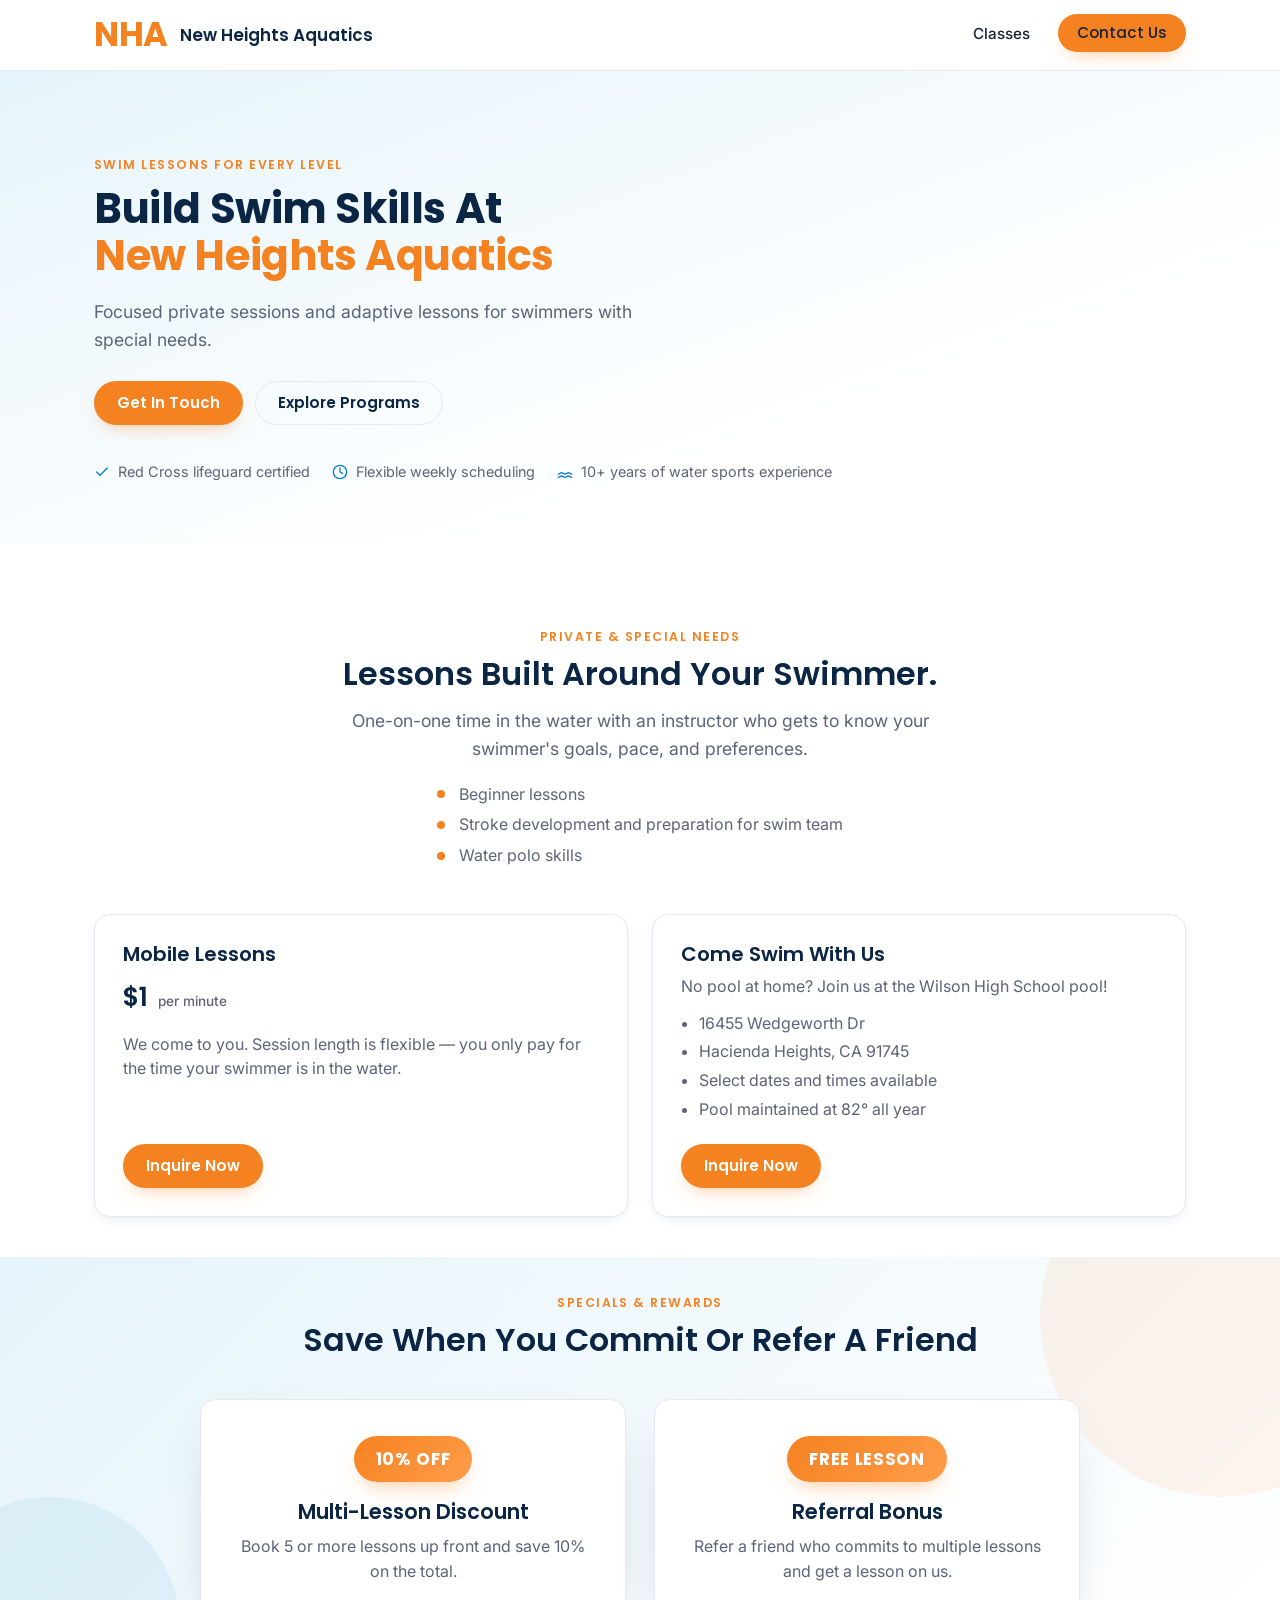
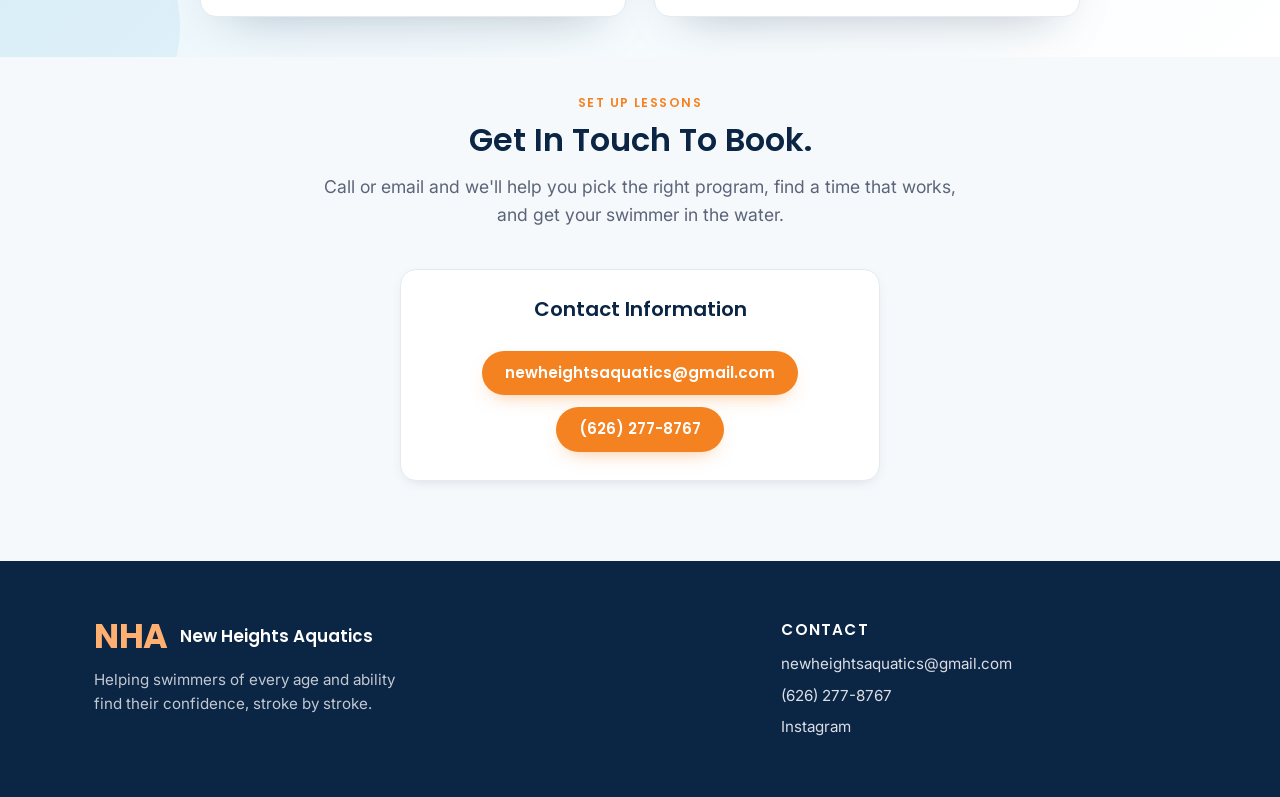
==== docs/index.html @ 32360e10 "describe your update" ====
<!doctype html>
<html lang="en">
<head>
  <meta charset="utf-8" />
  <meta name="viewport" content="width=device-width, initial-scale=1" />
  <title>New Heights Aquatics — Swim Lessons</title>
  <meta name="description" content="Private and special needs swim lessons at New Heights Aquatics. Confidence and safety in the water, for every age and ability." />
  <link rel="preconnect" href="https://fonts.googleapis.com" />
  <link rel="preconnect" href="https://fonts.gstatic.com" crossorigin />
  <link href="https://fonts.googleapis.com/css2?family=Poppins:wght@500;600;700&family=Inter:wght@400;500;600&display=swap" rel="stylesheet" />
  <link rel="stylesheet" href="styles.css" />
</head>
<body>

  <!-- NAV -->
  <header class="nav">
    <div class="container nav-inner">
      <a class="brand" href="#top" aria-label="New Heights Aquatics home">
        <span class="logo-nh">NHA</span>
        <span class="brand-name">New Heights Aquatics</span>
      </a>
      <ul class="nav-links">
        <li><a href="#private">Classes</a></li>
        <li><a class="btn btn-primary nav-cta" href="#contact">Contact us</a></li>
      </ul>
    </div>
  </header>

  <!-- HERO -->
  <section class="hero" id="top">
    <div class="container hero-grid">
      <div>
        <span class="eyebrow">Swim lessons for every level</span>
        <h1>Build swim skills at<br><span>New Heights Aquatics</span></h1>
        <p class="lead">Focused private sessions and adaptive lessons for swimmers with special needs.</p>
        <div class="hero-actions">
          <a class="btn btn-primary" href="#contact">Get in touch</a>
          <a class="btn btn-ghost" href="#private">Explore programs</a>
        </div>
        <div class="hero-meta">
          <span>
            <svg viewBox="0 0 24 24" fill="none" stroke="currentColor" stroke-width="2" stroke-linecap="round" stroke-linejoin="round"><path d="M20 6 9 17l-5-5"/></svg>
            Red Cross lifeguard certified
          </span>
          <span>
            <svg viewBox="0 0 24 24" fill="none" stroke="currentColor" stroke-width="2" stroke-linecap="round" stroke-linejoin="round"><circle cx="12" cy="12" r="10"/><path d="M12 6v6l4 2"/></svg>
            Flexible weekly scheduling
          </span>
          <span>
            <svg viewBox="0 0 24 24" fill="none" stroke="currentColor" stroke-width="2" stroke-linecap="round" stroke-linejoin="round"><path d="M2 15c2 0 3-2 5-2s3 2 5 2 3-2 5-2 3 2 5 2"/><path d="M2 20c2 0 3-2 5-2s3 2 5 2 3-2 5-2 3 2 5 2"/></svg>
            10+ years of water sports experience
          </span>
        </div>
      </div>
    </div>
  </section>

  <!-- PRIVATE & SPECIAL NEEDS -->
  <section class="section" id="private">
    <div class="container">
      <div class="section-head">
        <span class="eyebrow">Private &amp; Special Needs</span>
        <h2>Lessons built around your swimmer.</h2>
        <p class="lead">One-on-one time in the water with an instructor who gets to know your swimmer's goals, pace, and preferences.</p>
        <ul class="section-bullets">
          <li>Beginner lessons</li>
          <li>Stroke development and preparation for swim team</li>
          <li>Water polo skills</li>
        </ul>
      </div>

      <div class="cards">
        <div class="card">
          <h3>Mobile Lessons</h3>
          <div class="price">$1 <small>per minute</small></div>
          <p>We come to you. Session length is flexible — you only pay for the time your swimmer is in the water.</p>
          <a class="btn btn-primary card-cta" href="#contact">Inquire now</a>
        </div>

        <div class="card">
          <h3>Come swim with us</h3>
          <p>No pool at home? Join us at the Wilson High School pool!</p>
          <ul>
            <li>16455 Wedgeworth Dr</li>
            <li>Hacienda Heights, CA 91745</li>
            <li>Select dates and times available</li>
            <li>Pool maintained at 82° all year</li>
          </ul>
          <a class="btn btn-primary card-cta" href="#contact">Inquire now</a>
        </div>
      </div>
    </div>
  </section>

  <!-- DEALS & REFERRALS -->
  <section class="section section-deals" id="deals">
    <div class="container">
      <div class="section-head">
        <span class="eyebrow">Specials &amp; rewards</span>
        <h2>Save when you commit or refer a friend</h2>
      </div>

      <div class="deals-grid">
        <div class="deal">
          <div class="deal-badge">10% off</div>
          <h3>Multi-lesson discount</h3>
          <p>Book 5 or more lessons up front and save 10% on the total.</p>
        </div>

        <div class="deal">
          <div class="deal-badge">Free lesson</div>
          <h3>Referral bonus</h3>
          <p>Refer a friend who commits to multiple lessons and get a lesson on us.</p>
        </div>
      </div>
    </div>
  </section>

  <!-- CONTACT -->
  <section class="section section-soft" id="contact">
    <div class="container container-narrow">
      <div class="section-head">
        <span class="eyebrow">Set up lessons</span>
        <h2>Get in touch to book.</h2>
        <p class="lead">Call or email and we'll help you pick the right program, find a time that works, and get your swimmer in the water.</p>
      </div>

      <div class="cards">
        <div class="card card-center">
          <h3>Contact information</h3>
          <div class="contact-actions">
            <a class="btn btn-primary" href="mailto:newheightsaquatics@gmail.com">newheightsaquatics@gmail.com</a>
            <a class="btn btn-primary" href="tel:+16262778767">(626) 277-8767</a>
          </div>
        </div>
      </div>
    </div>
  </section>

  <!-- FOOTER -->
  <footer class="footer">
    <div class="container footer-grid">
      <div>
        <div class="brand">
          <span class="logo-nh">NHA</span>
          <span class="brand-name">New Heights Aquatics</span>
        </div>
        <p class="footer-tag">Helping swimmers of every age and ability find their confidence, stroke by stroke.</p>
      </div>

      <div>
        <h4>Contact</h4>
        <ul>
          <li><a href="mailto:newheightsaquatics@gmail.com">newheightsaquatics@gmail.com</a></li>
          <li><a href="tel:+16262778767">(626) 277-8767</a></li>
          <li><a href="#">Instagram</a></li>
        </ul>
      </div>
    </div>
  </footer>

</body>
</html>
---- docs/styles.css ----
/* New Heights Aquatics — single-page styles */

:root {
  --navy: #0b2545;
  --ocean: #0b7fc5;
  --sky: #4fb3df;
  --pool: #e6f4fb;
  --orange: #f58220;
  --orange-light: #ffb070;
  --ink: #1a2233;
  --mute: #5b6478;
  --line: #e6e9ef;
  --bg-soft: #f6f9fc;
  --radius: 16px;
  --shadow: 0 18px 48px -22px rgba(11, 37, 69, 0.35);
  --shadow-sm: 0 4px 14px -6px rgba(11, 37, 69, 0.18);
  --font-head: "Poppins", "Helvetica Neue", Arial, sans-serif;
  --font-body: "Inter", "Helvetica Neue", Arial, sans-serif;
}

/* ---------- Reset / base ---------- */
*, *::before, *::after { box-sizing: border-box; }
html { scroll-behavior: smooth; }

body {
  margin: 0;
  font-family: var(--font-body);
  font-size: 1rem;
  line-height: 1.55;
  color: var(--ink);
  background: #fff;
  -webkit-font-smoothing: antialiased;
}

a { color: var(--ocean); text-decoration: none; }
a:hover { text-decoration: underline; }

h1, h2, h3, h4 {
  font-family: var(--font-head);
  color: var(--navy);
  margin: 0 0 14px;
  line-height: 1.15;
  text-transform: capitalize;
}

h1 { font-size: 2.6rem; font-weight: 700; letter-spacing: -0.01em; }
h1 span { color: var(--orange); }
h2 { font-size: 2rem; font-weight: 600; }
h3 { font-size: 1.25rem; font-weight: 600; }
h4 { font-size: 1rem; font-weight: 600; }

p { margin: 0 0 12px; color: var(--ink); }

ul { margin: 0 0 12px; padding-left: 18px; }
ul li { margin-bottom: 4px; }

.eyebrow {
  display: inline-block;
  font-family: var(--font-head);
  font-weight: 600;
  font-size: 0.78rem;
  letter-spacing: 0.12em;
  text-transform: uppercase;
  color: var(--orange);
  margin-bottom: 10px;
}

.lead {
  font-size: 1.1rem;
  color: var(--mute);
  line-height: 1.6;
}

/* ---------- Layout ---------- */
.container {
  width: 100%;
  max-width: 1140px;
  margin: 0 auto;
  padding: 0 24px;
}
.container-narrow { max-width: 760px; }

.section { padding: 80px 0; }
.section-soft { background: var(--bg-soft); }

.section-head {
  text-align: center;
  margin-bottom: 40px;
}
.section-head .lead { max-width: 640px; margin: 0 auto; }

.section-bullets {
  list-style: none;
  padding: 0;
  margin: 18px auto 0;
  max-width: 640px;
  display: inline-flex;
  flex-direction: column;
  align-items: flex-start;
  text-align: left;
  color: var(--mute);
  font-size: 1rem;
}
.section-bullets li {
  position: relative;
  padding-left: 22px;
  margin-bottom: 6px;
}
.section-bullets li::before {
  content: "";
  position: absolute;
  left: 0;
  top: 0.55em;
  width: 8px;
  height: 8px;
  border-radius: 50%;
  background: var(--orange);
}

/* ---------- Buttons ---------- */
.btn {
  display: inline-block;
  font-family: var(--font-head);
  font-weight: 600;
  font-size: 0.95rem;
  padding: 12px 22px;
  border-radius: 999px;
  border: 1px solid transparent;
  cursor: pointer;
  transition: transform 0.12s ease, box-shadow 0.12s ease, background 0.12s ease, color 0.12s ease;
  text-decoration: none;
  text-transform: capitalize;
  line-height: 1.2;
}
.btn:hover { transform: translateY(-1px); text-decoration: none; }
.btn[href^="mailto:"], .btn[href^="tel:"] { text-transform: none; }

.btn-primary {
  background: var(--orange);
  color: #fff;
  box-shadow: 0 8px 20px -10px rgba(245, 130, 32, 0.6);
}
.btn-primary:hover {
  background: #e87510;
  color: #fff;
  box-shadow: 0 10px 24px -10px rgba(245, 130, 32, 0.7);
}

.btn-ghost {
  background: transparent;
  color: var(--navy);
  border: 1px solid var(--line);
}
.btn-ghost:hover {
  background: var(--bg-soft);
  color: var(--navy);
}

/* ---------- Nav ---------- */
.nav {
  position: sticky;
  top: 0;
  z-index: 30;
  background: rgba(255, 255, 255, 0.92);
  backdrop-filter: saturate(140%) blur(8px);
  border-bottom: 1px solid var(--line);
}
.nav-inner {
  display: flex;
  align-items: center;
  justify-content: space-between;
  padding-top: 14px;
  padding-bottom: 14px;
}

.brand {
  display: inline-flex;
  align-items: center;
  gap: 12px;
  text-decoration: none;
  line-height: 1;
}
.brand:hover { text-decoration: none; }

.logo-nh {
  font-family: var(--font-head);
  font-weight: 700;
  font-size: 2.1rem;
  color: var(--orange);
  letter-spacing: -0.01em;
  line-height: 0.95;
}

.brand-name {
  font-family: var(--font-head);
  font-weight: 600;
  font-size: 1.05rem;
  color: var(--navy);
  white-space: nowrap;
}

.nav-links {
  display: flex;
  gap: 28px;
  align-items: center;
  list-style: none;
  padding: 0;
  margin: 0;
}
.nav-links a {
  color: var(--ink);
  font-weight: 500;
  font-size: 0.95rem;
}
.nav-links a:hover { color: var(--ocean); text-decoration: none; }
.nav-links .nav-cta { padding: 9px 18px; }

@media (max-width: 640px) {
  .brand-name { display: none; }
  .nav-links { gap: 14px; }
  .nav-links a:not(.nav-cta) { display: none; }
}

/* ---------- Hero ---------- */
.hero {
  background: linear-gradient(160deg, var(--pool) 0%, #ffffff 70%);
  padding: 80px 0 60px;
}
.hero h1 { margin-bottom: 18px; }
.hero .lead { max-width: 540px; margin-bottom: 26px; }

.hero-actions {
  display: flex;
  flex-wrap: wrap;
  gap: 12px;
  margin-bottom: 36px;
}

.hero-meta {
  display: flex;
  flex-wrap: wrap;
  gap: 14px 22px;
  font-size: 0.9rem;
  color: var(--mute);
}
.hero-meta span {
  display: inline-flex;
  align-items: center;
  gap: 8px;
}
.hero-meta svg { width: 16px; height: 16px; color: var(--ocean); }

/* ---------- Cards ---------- */
.cards {
  display: grid;
  grid-template-columns: repeat(auto-fit, minmax(260px, 1fr));
  gap: 24px;
}

.card {
  background: #fff;
  border: 1px solid var(--line);
  border-radius: var(--radius);
  padding: 28px;
  box-shadow: var(--shadow-sm);
  display: flex;
  flex-direction: column;
}
.card h3 { margin-bottom: 8px; }
.card p { margin-bottom: 12px; color: var(--mute); }
.card ul { color: var(--mute); margin-bottom: 18px; }
.card .card-cta { margin-top: auto; align-self: flex-start; }

.card-center {
  text-align: center;
  align-items: center;
  max-width: 480px;
  margin: 0 auto;
}
.card-center h3 { margin-bottom: 12px; }

.price {
  font-family: var(--font-head);
  font-weight: 600;
  font-size: 1.6rem;
  color: var(--navy);
  margin: 4px 0 14px;
}
.price small {
  font-family: var(--font-body);
  font-weight: 500;
  font-size: 0.85rem;
  color: var(--mute);
  margin-left: 4px;
}

.contact-actions {
  display: flex;
  flex-wrap: wrap;
  gap: 12px;
  justify-content: center;
  margin-top: 18px;
}

/* ---------- Deals & rewards ---------- */
.section-deals {
  background: linear-gradient(135deg, var(--pool) 0%, #ffffff 100%);
  position: relative;
  overflow: hidden;
  padding-top: 32px;
  padding-bottom: 40px;
}
#private { padding-bottom: 40px; }
#contact { padding-top: 32px; }
.section-deals::before {
  content: "";
  position: absolute;
  width: 360px;
  height: 360px;
  border-radius: 50%;
  background: var(--orange);
  opacity: 0.08;
  top: -120px;
  right: -120px;
  pointer-events: none;
}
.section-deals::after {
  content: "";
  position: absolute;
  width: 260px;
  height: 260px;
  border-radius: 50%;
  background: var(--ocean);
  opacity: 0.07;
  bottom: -100px;
  left: -80px;
  pointer-events: none;
}
.section-deals .container { position: relative; }

.deals-grid {
  display: grid;
  grid-template-columns: repeat(2, 1fr);
  gap: 28px;
  max-width: 880px;
  margin: 0 auto;
}

.deal {
  background: #fff;
  border: 1px solid var(--line);
  border-radius: var(--radius);
  padding: 36px 32px 32px;
  box-shadow: 0 20px 50px -28px rgba(11, 37, 69, 0.35);
  text-align: center;
  transition: transform 0.18s ease, box-shadow 0.18s ease;
}
.deal:hover {
  transform: translateY(-3px);
  box-shadow: 0 26px 60px -28px rgba(11, 37, 69, 0.42);
}

.deal-badge {
  display: inline-block;
  background: linear-gradient(135deg, var(--orange) 0%, #ff9d4a 100%);
  color: #fff;
  font-family: var(--font-head);
  font-weight: 700;
  font-size: 1.05rem;
  padding: 10px 22px;
  border-radius: 999px;
  letter-spacing: 0.04em;
  margin-bottom: 18px;
  box-shadow: 0 10px 22px -10px rgba(245, 130, 32, 0.55);
  text-transform: uppercase;
}

.deal h3 {
  margin: 0 0 10px;
  font-size: 1.3rem;
}
.deal p {
  color: var(--mute);
  margin: 0;
  font-size: 1rem;
  line-height: 1.55;
}

@media (max-width: 720px) {
  .deals-grid { grid-template-columns: 1fr; max-width: 420px; }
  .deal { padding: 28px 24px; }
}

/* ---------- Footer ---------- */
.footer {
  background: var(--navy);
  color: rgba(255, 255, 255, 0.85);
  padding: 60px 0 50px;
}
.footer-grid {
  display: grid;
  grid-template-columns: 1.6fr 1fr;
  gap: 40px;
  align-items: start;
}
.footer .brand { color: #fff; }
.footer .logo-nh { color: var(--orange-light); }
.footer .brand-name { color: #fff; }

.footer h4 {
  color: #fff;
  font-size: 0.95rem;
  margin-bottom: 14px;
  text-transform: uppercase;
  letter-spacing: 0.08em;
}

.footer ul {
  list-style: none;
  padding: 0;
  margin: 0;
}
.footer li { margin-bottom: 8px; font-size: 0.95rem; }
.footer a { color: rgba(255, 255, 255, 0.85); }
.footer a:hover { color: var(--orange-light); }

.footer-tag {
  margin-top: 14px;
  max-width: 320px;
  color: rgba(255, 255, 255, 0.75);
  font-size: 0.95rem;
}

@media (max-width: 720px) {
  h1 { font-size: 2.1rem; }
  h2 { font-size: 1.6rem; }
  .section { padding: 56px 0; }
  .hero { padding: 56px 0 40px; }
  .footer-grid { grid-template-columns: 1fr; gap: 28px; }
}
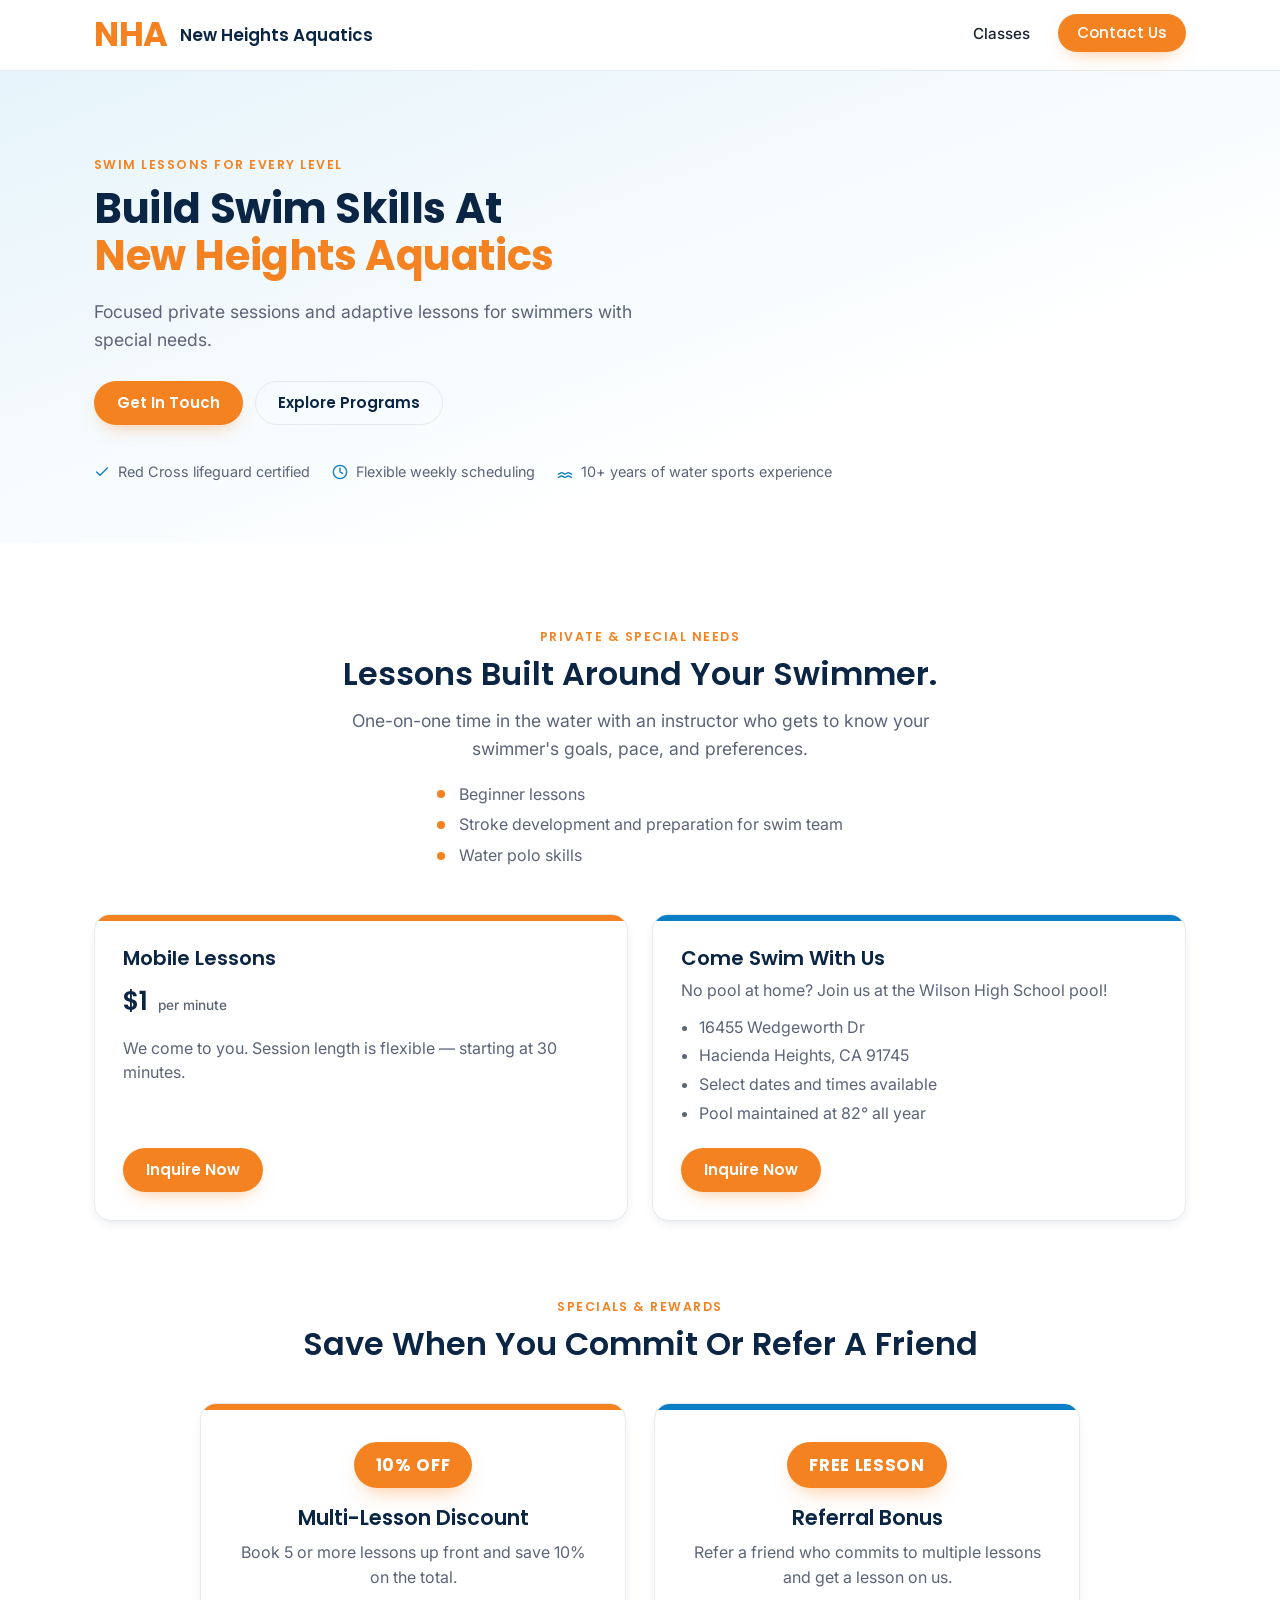
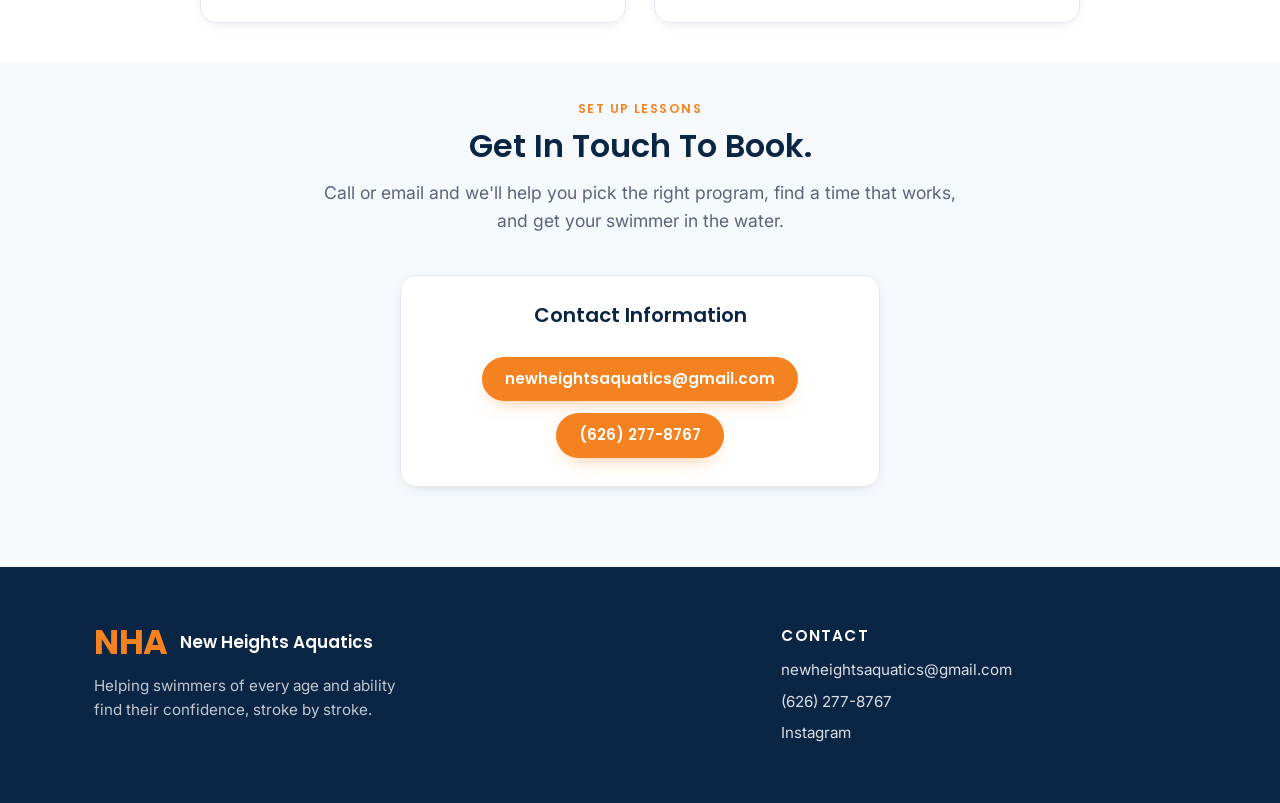
==== commit 3591dd9d: "describe your update" ====
--- a/docs/index.html
+++ b/docs/index.html
@@ -73,7 +73,7 @@
         <div class="card">
           <h3>Mobile Lessons</h3>
           <div class="price">$1 <small>per minute</small></div>
-          <p>We come to you. Session length is flexible — you only pay for the time your swimmer is in the water.</p>
+          <p>We come to you. Session length is flexible — starting at 30 minutes.</p>
           <a class="btn btn-primary card-cta" href="#contact">Inquire now</a>
         </div>
 
@@ -96,7 +96,7 @@
   <section class="section section-deals" id="deals">
     <div class="container">
       <div class="section-head">
-        <span class="eyebrow">Specials &amp; rewards</span>
+        <span class="eyebrow">Specials &amp; Rewards</span>
         <h2>Save when you commit or refer a friend</h2>
       </div>
 
--- a/docs/styles.css
+++ b/docs/styles.css
@@ -141,7 +141,7 @@
   box-shadow: 0 8px 20px -10px rgba(245, 130, 32, 0.6);
 }
 .btn-primary:hover {
-  background: #e87510;
+  background: var(--orange);
   color: #fff;
   box-shadow: 0 10px 24px -10px rgba(245, 130, 32, 0.7);
 }
@@ -213,7 +213,11 @@
   font-size: 0.95rem;
 }
 .nav-links a:hover { color: var(--ocean); text-decoration: none; }
-.nav-links .nav-cta { padding: 9px 18px; }
+.nav-links .nav-cta {
+  padding: 9px 18px;
+  background: var(--orange);
+  color: #fff;
+}
 
 @media (max-width: 640px) {
   .brand-name { display: none; }
@@ -265,11 +269,27 @@
   box-shadow: var(--shadow-sm);
   display: flex;
   flex-direction: column;
+  position: relative;
+  overflow: hidden;
 }
 .card h3 { margin-bottom: 8px; }
 .card p { margin-bottom: 12px; color: var(--mute); }
 .card ul { color: var(--mute); margin-bottom: 18px; }
 .card .card-cta { margin-top: auto; align-self: flex-start; }
+
+/* Program cards in #private get colored top accent strips, flyer-style */
+#private .cards .card::before {
+  content: "";
+  position: absolute;
+  top: 0;
+  left: 0;
+  right: 0;
+  height: 6px;
+  border-radius: var(--radius) var(--radius) 0 0;
+}
+#private .cards .card:nth-child(1)::before { background: var(--orange); }
+#private .cards .card:nth-child(2)::before { background: var(--ocean); }
+#private .cards .card { padding-top: 32px; }
 
 .card-center {
   text-align: center;
@@ -304,39 +324,12 @@
 
 /* ---------- Deals & rewards ---------- */
 .section-deals {
-  background: linear-gradient(135deg, var(--pool) 0%, #ffffff 100%);
   position: relative;
-  overflow: hidden;
   padding-top: 32px;
   padding-bottom: 40px;
 }
 #private { padding-bottom: 40px; }
 #contact { padding-top: 32px; }
-.section-deals::before {
-  content: "";
-  position: absolute;
-  width: 360px;
-  height: 360px;
-  border-radius: 50%;
-  background: var(--orange);
-  opacity: 0.08;
-  top: -120px;
-  right: -120px;
-  pointer-events: none;
-}
-.section-deals::after {
-  content: "";
-  position: absolute;
-  width: 260px;
-  height: 260px;
-  border-radius: 50%;
-  background: var(--ocean);
-  opacity: 0.07;
-  bottom: -100px;
-  left: -80px;
-  pointer-events: none;
-}
-.section-deals .container { position: relative; }
 
 .deals-grid {
   display: grid;
@@ -350,19 +343,34 @@
   background: #fff;
   border: 1px solid var(--line);
   border-radius: var(--radius);
-  padding: 36px 32px 32px;
-  box-shadow: 0 20px 50px -28px rgba(11, 37, 69, 0.35);
+  padding: 38px 32px 32px;
+  box-shadow: var(--shadow-sm);
   text-align: center;
   transition: transform 0.18s ease, box-shadow 0.18s ease;
+  position: relative;
+  overflow: hidden;
 }
 .deal:hover {
   transform: translateY(-3px);
-  box-shadow: 0 26px 60px -28px rgba(11, 37, 69, 0.42);
-}
+  box-shadow: 0 26px 60px -28px rgba(11, 37, 69, 0.25);
+}
+.deal::before {
+  content: "";
+  position: absolute;
+  top: 0;
+  left: 0;
+  right: 0;
+  height: 6px;
+  border-radius: var(--radius) var(--radius) 0 0;
+}
+.deal:nth-child(1)::before { background: var(--orange); }
+.deal:nth-child(2)::before { background: var(--ocean); }
+.deal h3 { color: var(--navy); }
+.deal p { color: var(--mute); }
 
 .deal-badge {
   display: inline-block;
-  background: linear-gradient(135deg, var(--orange) 0%, #ff9d4a 100%);
+  background: var(--orange);
   color: #fff;
   font-family: var(--font-head);
   font-weight: 700;
@@ -404,7 +412,7 @@
   align-items: start;
 }
 .footer .brand { color: #fff; }
-.footer .logo-nh { color: var(--orange-light); }
+.footer .logo-nh { color: var(--orange); }
 .footer .brand-name { color: #fff; }
 
 .footer h4 {
@@ -422,7 +430,7 @@
 }
 .footer li { margin-bottom: 8px; font-size: 0.95rem; }
 .footer a { color: rgba(255, 255, 255, 0.85); }
-.footer a:hover { color: var(--orange-light); }
+.footer a:hover { color: var(--orange); }
 
 .footer-tag {
   margin-top: 14px;
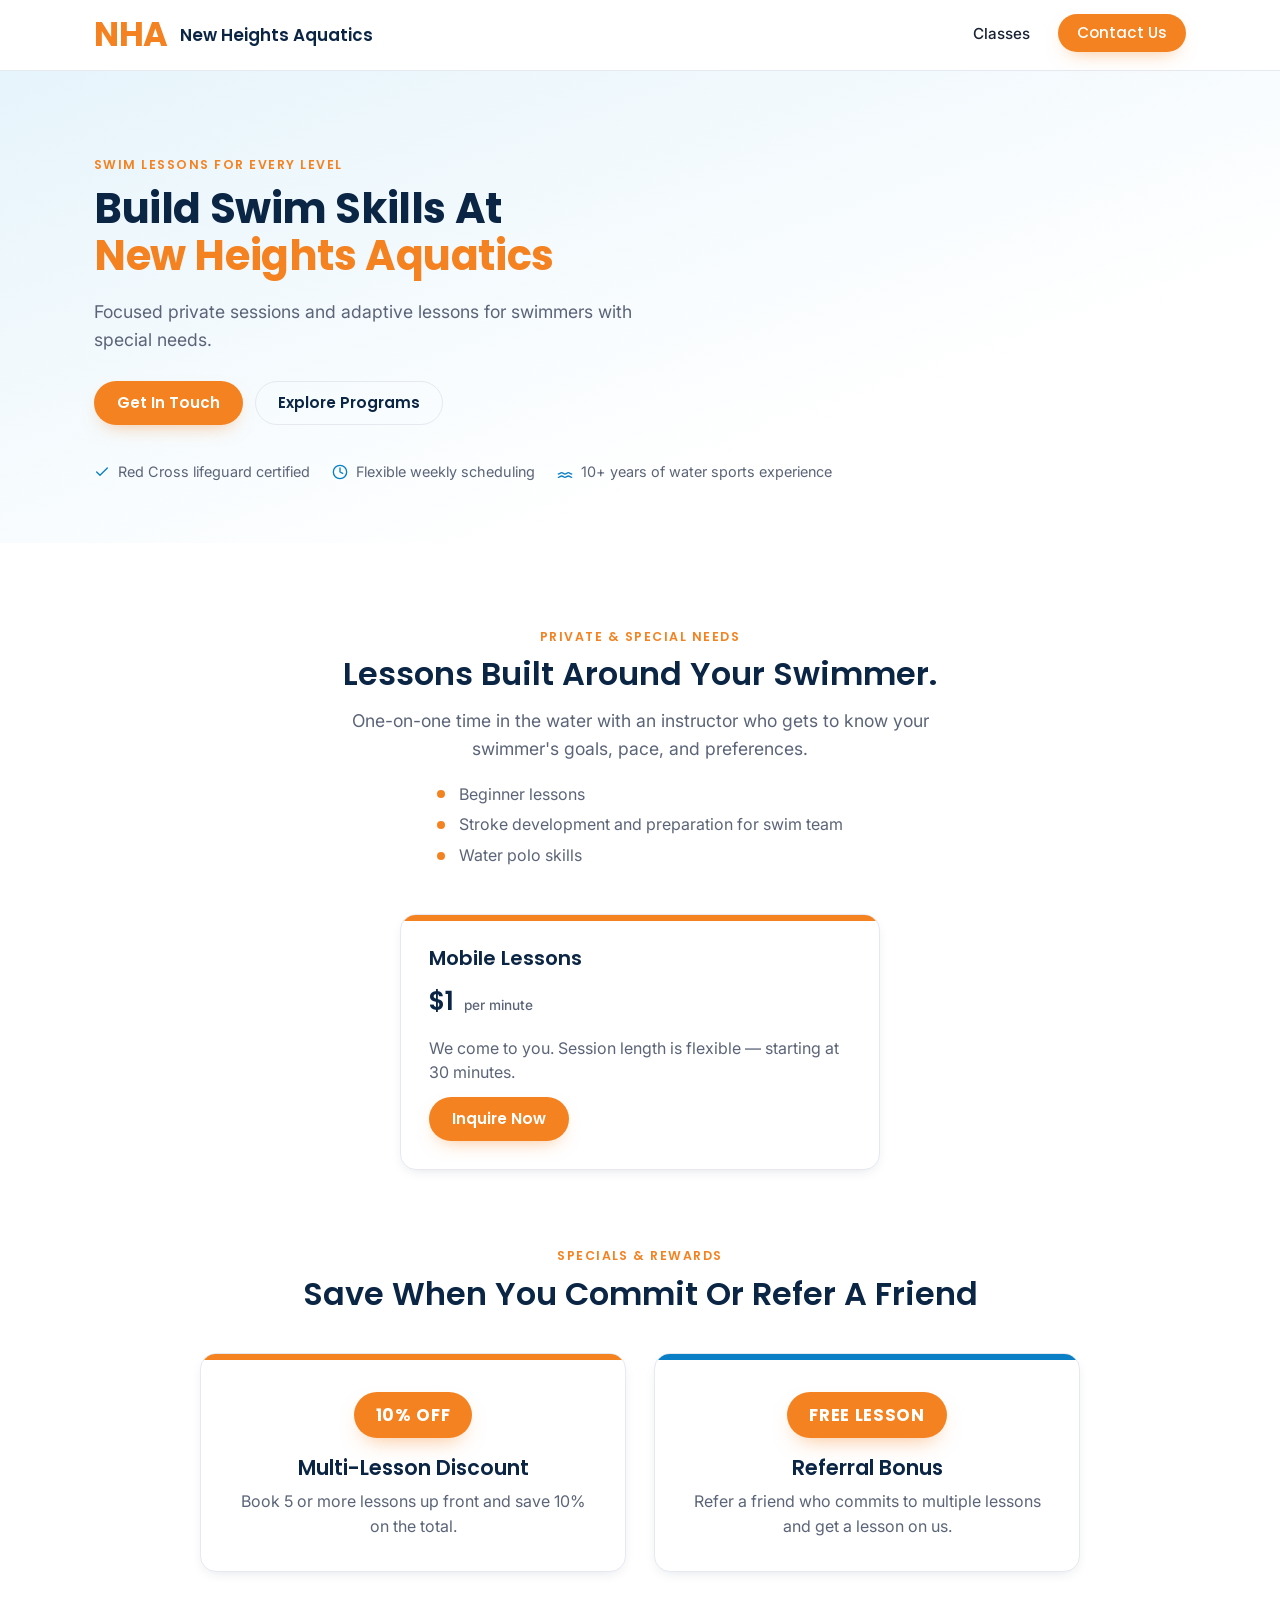
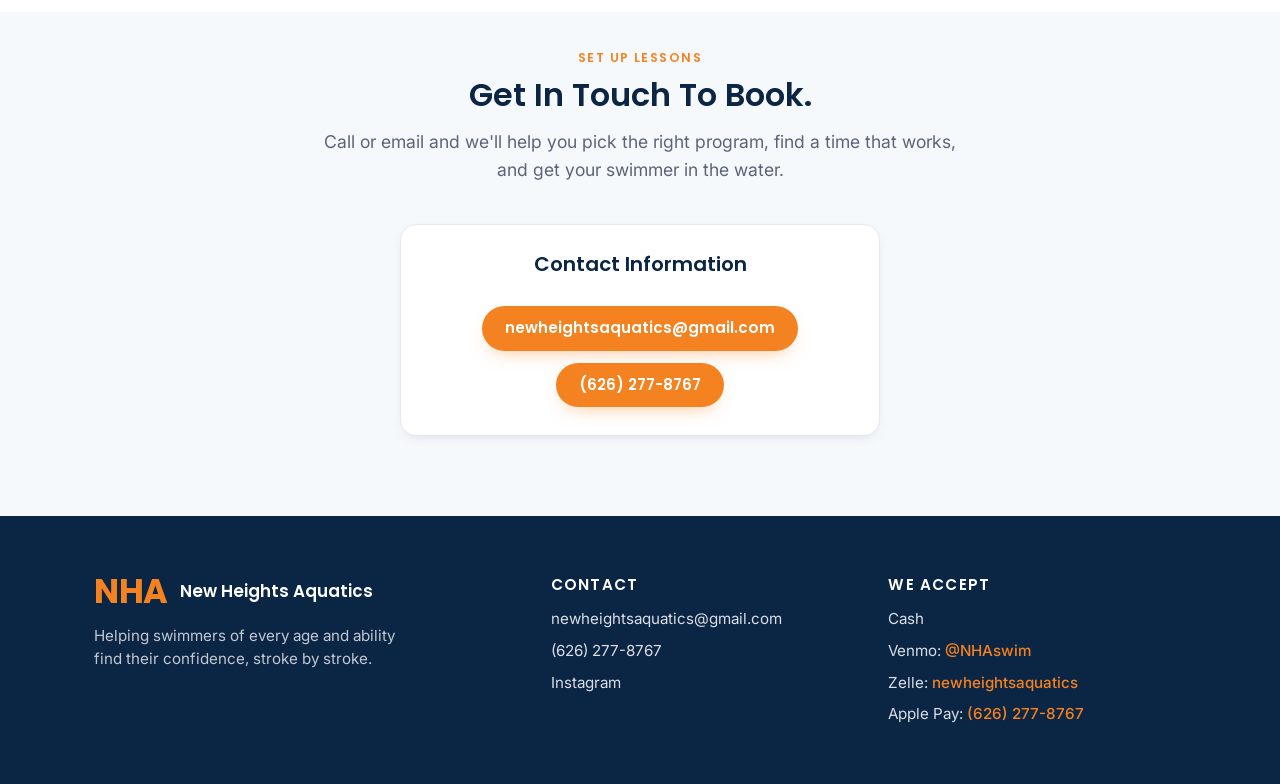
==== commit c4fd4172: "describe your update" ====
--- a/docs/index.html
+++ b/docs/index.html
@@ -69,23 +69,11 @@
         </ul>
       </div>
 
-      <div class="cards">
+      <div class="cards cards-single">
         <div class="card">
           <h3>Mobile Lessons</h3>
           <div class="price">$1 <small>per minute</small></div>
           <p>We come to you. Session length is flexible — starting at 30 minutes.</p>
-          <a class="btn btn-primary card-cta" href="#contact">Inquire now</a>
-        </div>
-
-        <div class="card">
-          <h3>Come swim with us</h3>
-          <p>No pool at home? Join us at the Wilson High School pool!</p>
-          <ul>
-            <li>16455 Wedgeworth Dr</li>
-            <li>Hacienda Heights, CA 91745</li>
-            <li>Select dates and times available</li>
-            <li>Pool maintained at 82° all year</li>
-          </ul>
           <a class="btn btn-primary card-cta" href="#contact">Inquire now</a>
         </div>
       </div>
@@ -156,6 +144,16 @@
           <li><a href="#">Instagram</a></li>
         </ul>
       </div>
+
+      <div>
+        <h4>We accept</h4>
+        <ul>
+          <li>Cash</li>
+          <li>Venmo: <span class="footer-handle">@NHAswim</span></li>
+          <li>Zelle: <span class="footer-handle">newheightsaquatics</span></li>
+          <li>Apple Pay: <span class="footer-handle">(626) 277-8767</span></li>
+        </ul>
+      </div>
     </div>
   </footer>
 
--- a/docs/styles.css
+++ b/docs/styles.css
@@ -322,6 +322,14 @@
   margin-top: 18px;
 }
 
+/* Single centered card (e.g. when only one card is in a row) */
+.cards-single {
+  grid-template-columns: 1fr;
+  max-width: 480px;
+  margin-left: auto;
+  margin-right: auto;
+}
+
 /* ---------- Deals & rewards ---------- */
 .section-deals {
   position: relative;
@@ -407,10 +415,11 @@
 }
 .footer-grid {
   display: grid;
-  grid-template-columns: 1.6fr 1fr;
+  grid-template-columns: 1.4fr 1fr 1fr;
   gap: 40px;
   align-items: start;
 }
+.footer-handle { color: var(--orange); font-weight: 500; }
 .footer .brand { color: #fff; }
 .footer .logo-nh { color: var(--orange); }
 .footer .brand-name { color: #fff; }
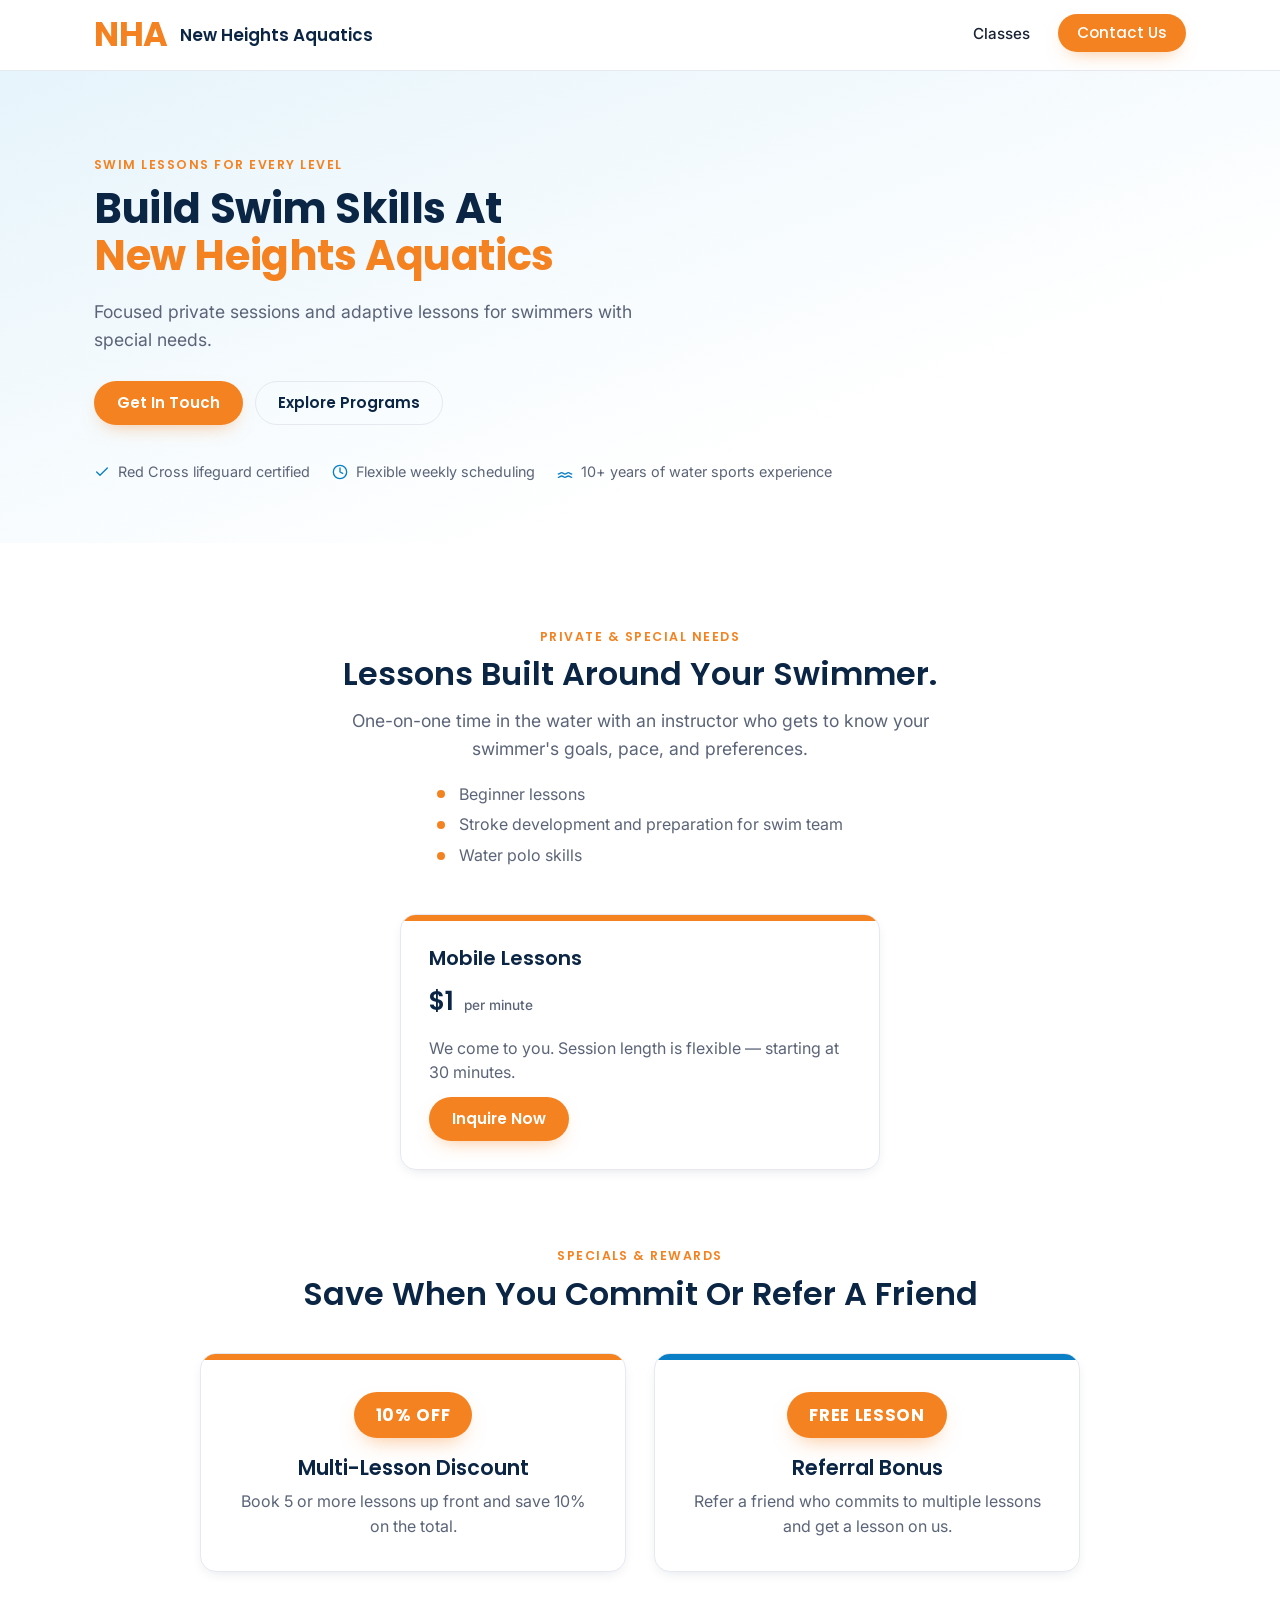
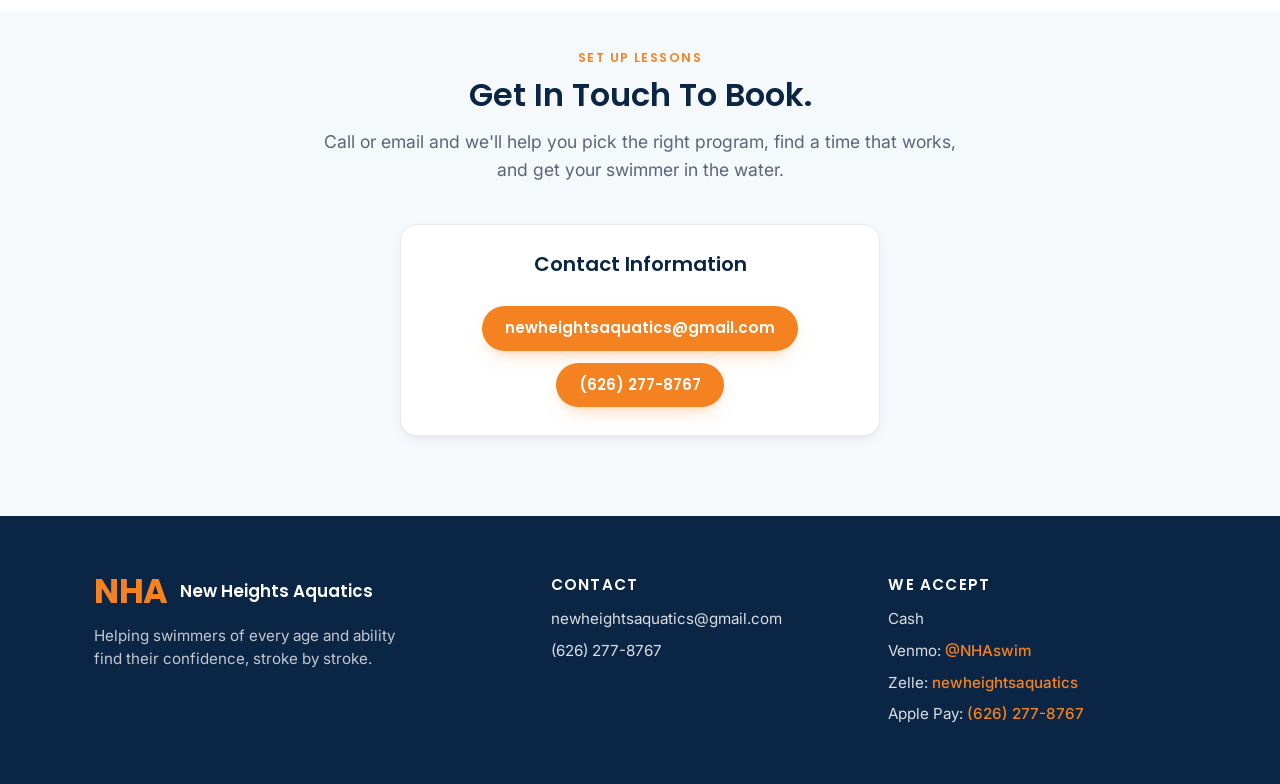
==== commit 28d5b5d6: "describe your update" ====
--- a/docs/index.html
+++ b/docs/index.html
@@ -141,7 +141,6 @@
         <ul>
           <li><a href="mailto:newheightsaquatics@gmail.com">newheightsaquatics@gmail.com</a></li>
           <li><a href="tel:+16262778767">(626) 277-8767</a></li>
-          <li><a href="#">Instagram</a></li>
         </ul>
       </div>
 
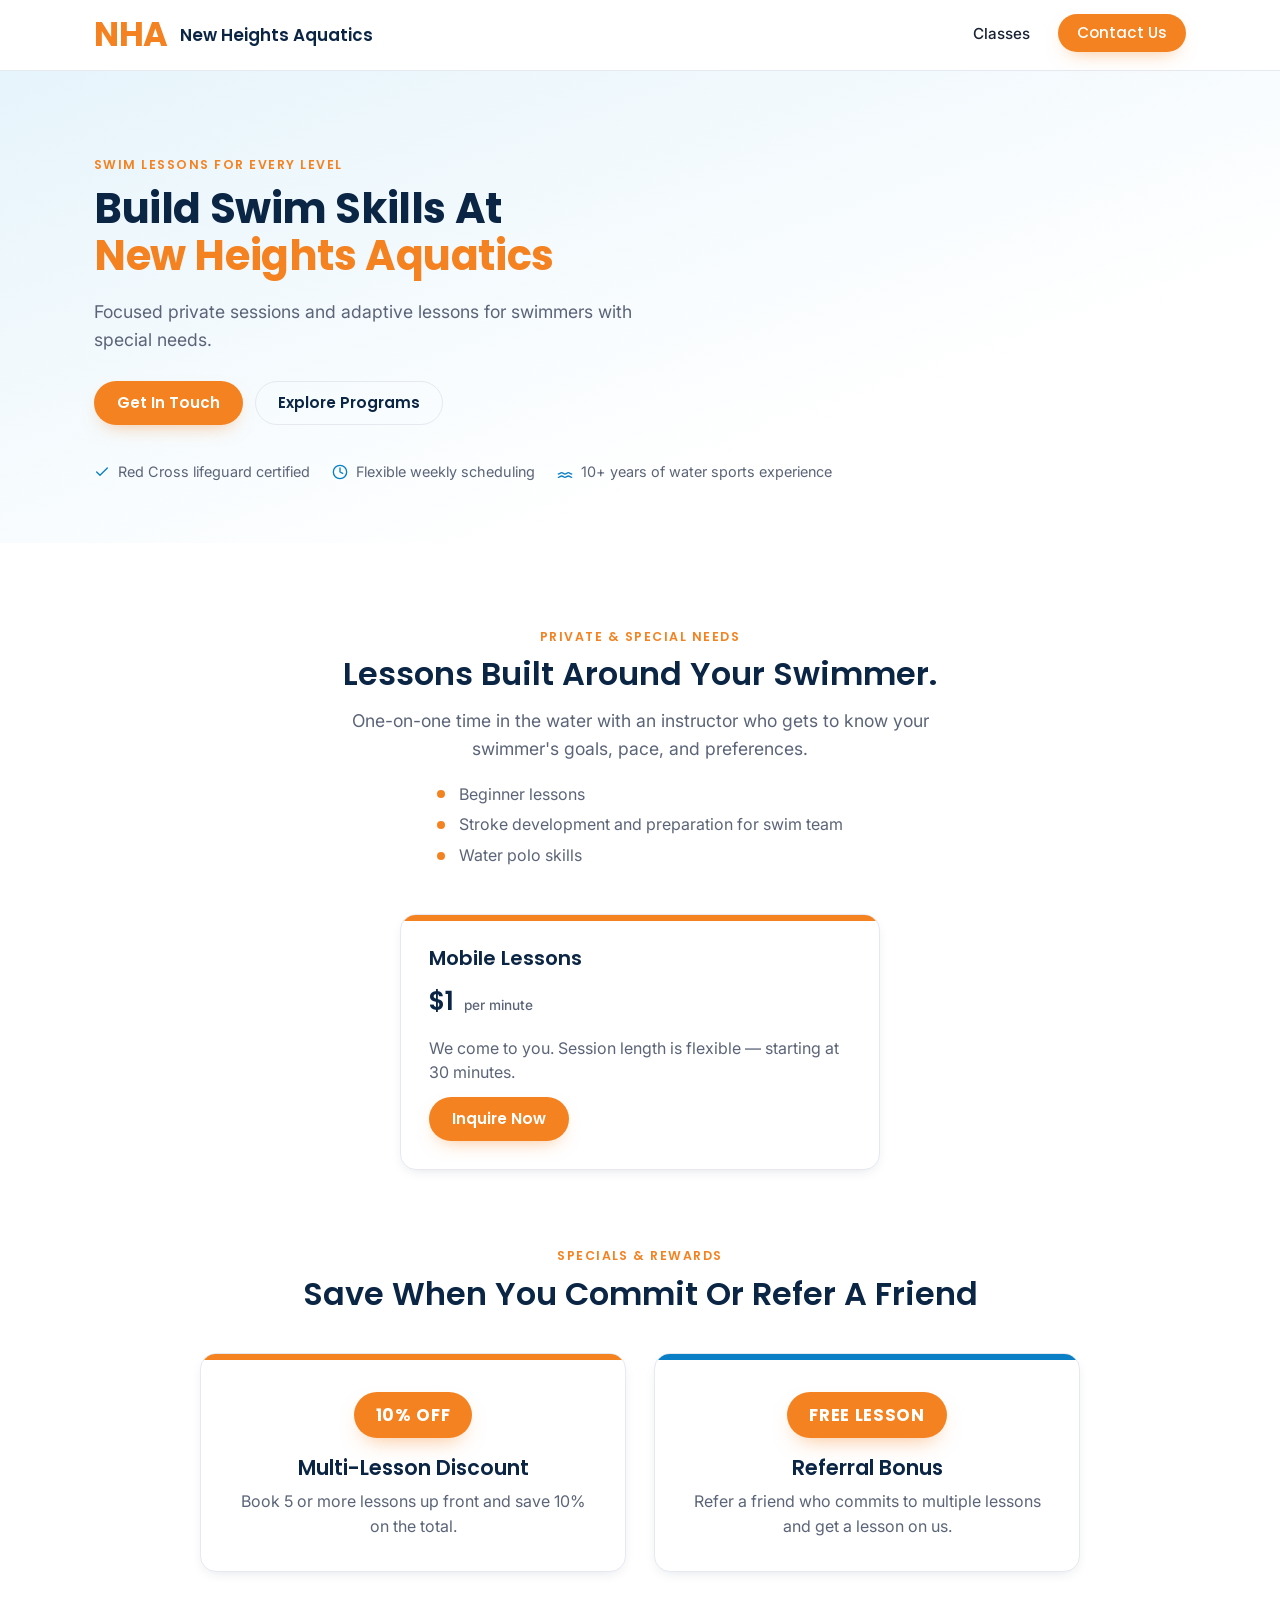
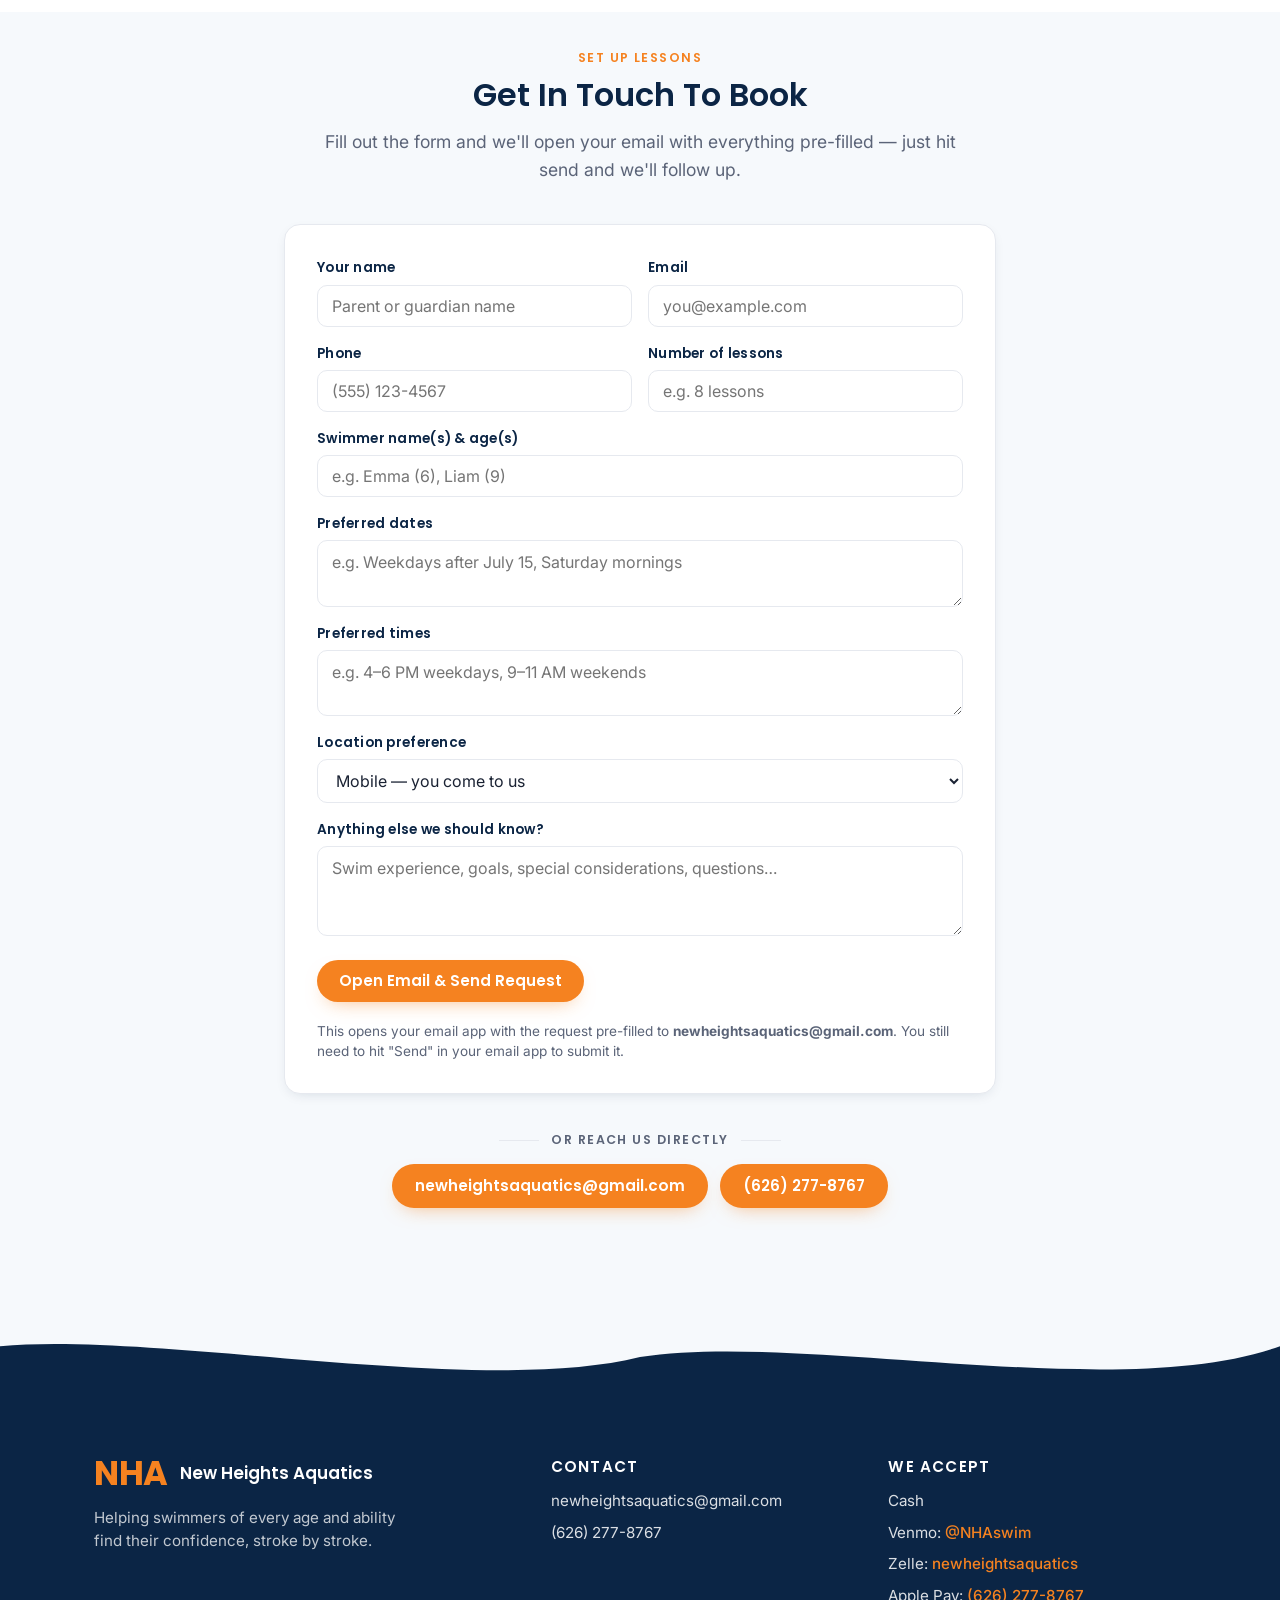
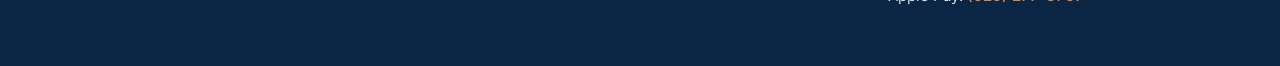
==== commit 7028b7a1: "Site updates: add scheduling form, payment methods in footer, wave divider above footer, centered mo" ====
--- a/docs/index.html
+++ b/docs/index.html
@@ -104,22 +104,76 @@
     </div>
   </section>
 
-  <!-- CONTACT -->
+  <!-- CONTACT + SCHEDULE -->
   <section class="section section-soft" id="contact">
     <div class="container container-narrow">
       <div class="section-head">
         <span class="eyebrow">Set up lessons</span>
-        <h2>Get in touch to book.</h2>
-        <p class="lead">Call or email and we'll help you pick the right program, find a time that works, and get your swimmer in the water.</p>
-      </div>
-
-      <div class="cards">
-        <div class="card card-center">
-          <h3>Contact information</h3>
-          <div class="contact-actions">
-            <a class="btn btn-primary" href="mailto:newheightsaquatics@gmail.com">newheightsaquatics@gmail.com</a>
-            <a class="btn btn-primary" href="tel:+16262778767">(626) 277-8767</a>
-          </div>
+        <h2>Get in touch to book</h2>
+        <p class="lead">Fill out the form and we'll open your email with everything pre-filled — just hit send and we'll follow up.</p>
+      </div>
+
+      <form class="schedule-form" id="scheduleForm" novalidate>
+        <div class="form-row">
+          <label class="form-field">
+            <span>Your name</span>
+            <input type="text" name="name" required placeholder="Parent or guardian name" />
+          </label>
+          <label class="form-field">
+            <span>Email</span>
+            <input type="email" name="email" required placeholder="you@example.com" />
+          </label>
+        </div>
+
+        <div class="form-row">
+          <label class="form-field">
+            <span>Phone</span>
+            <input type="tel" name="phone" placeholder="(555) 123-4567" />
+          </label>
+          <label class="form-field">
+            <span>Number of lessons</span>
+            <input type="text" name="lessonCount" required placeholder="e.g. 8 lessons" />
+          </label>
+        </div>
+
+        <label class="form-field">
+          <span>Swimmer name(s) &amp; age(s)</span>
+          <input type="text" name="swimmers" required placeholder="e.g. Emma (6), Liam (9)" />
+        </label>
+
+        <label class="form-field">
+          <span>Preferred dates</span>
+          <textarea name="dates" required rows="2" placeholder="e.g. Weekdays after July 15, Saturday mornings"></textarea>
+        </label>
+
+        <label class="form-field">
+          <span>Preferred times</span>
+          <textarea name="times" required rows="2" placeholder="e.g. 4–6 PM weekdays, 9–11 AM weekends"></textarea>
+        </label>
+
+        <label class="form-field">
+          <span>Location preference</span>
+          <select name="location">
+            <option value="Mobile — you come to us">Mobile — you come to us</option>
+            <option value="Wilson High School pool">Wilson High School pool</option>
+            <option value="Either works">Either works</option>
+          </select>
+        </label>
+
+        <label class="form-field">
+          <span>Anything else we should know?</span>
+          <textarea name="notes" rows="3" placeholder="Swim experience, goals, special considerations, questions…"></textarea>
+        </label>
+
+        <button type="submit" class="btn btn-primary form-submit">Open email &amp; send request</button>
+        <p class="form-note">This opens your email app with the request pre-filled to <strong>newheightsaquatics@gmail.com</strong>. You still need to hit "Send" in your email app to submit it.</p>
+      </form>
+
+      <div class="contact-direct">
+        <p class="contact-direct-label">Or reach us directly</p>
+        <div class="contact-actions">
+          <a class="btn btn-primary" href="mailto:newheightsaquatics@gmail.com">newheightsaquatics@gmail.com</a>
+          <a class="btn btn-primary" href="tel:+16262778767">(626) 277-8767</a>
         </div>
       </div>
     </div>
@@ -156,5 +210,57 @@
     </div>
   </footer>
 
+  <script>
+    (function () {
+      var form = document.getElementById("scheduleForm");
+      if (!form) return;
+      form.addEventListener("submit", function (e) {
+        e.preventDefault();
+        var d = new FormData(form);
+        var name = (d.get("name") || "").trim();
+        var email = (d.get("email") || "").trim();
+        var phone = (d.get("phone") || "").trim();
+        var lessonCount = (d.get("lessonCount") || "").trim();
+        var swimmers = (d.get("swimmers") || "").trim();
+        var dates = (d.get("dates") || "").trim();
+        var times = (d.get("times") || "").trim();
+        var location = (d.get("location") || "").trim();
+        var notes = (d.get("notes") || "").trim();
+
+        var subject = "Lesson scheduling request" + (name ? " — " + name : "");
+        var lines = [
+          "Hi New Heights Aquatics,",
+          "",
+          "I'd like to schedule swim lessons. Here are the details:",
+          "",
+          "Name: " + name,
+          "Email: " + email,
+          "Phone: " + phone,
+          "",
+          "Number of lessons: " + lessonCount,
+          "Swimmer(s) & age(s): " + swimmers,
+          "Location: " + location,
+          "",
+          "Preferred dates:",
+          dates,
+          "",
+          "Preferred times:",
+          times,
+          "",
+          "Additional notes:",
+          notes || "(none)",
+          "",
+          "Thanks!",
+          name
+        ];
+        var body = lines.join("\n");
+        var mailto = "mailto:newheightsaquatics@gmail.com" +
+          "?subject=" + encodeURIComponent(subject) +
+          "&body=" + encodeURIComponent(body);
+        window.location.href = mailto;
+      });
+    })();
+  </script>
+
 </body>
 </html>
--- a/docs/styles.css
+++ b/docs/styles.css
@@ -330,6 +330,106 @@
   margin-right: auto;
 }
 
+/* ---------- Schedule form ---------- */
+.schedule-form {
+  background: #fff;
+  border: 1px solid var(--line);
+  border-radius: var(--radius);
+  padding: 32px;
+  box-shadow: var(--shadow-sm);
+  display: flex;
+  flex-direction: column;
+  gap: 16px;
+}
+.form-row {
+  display: grid;
+  grid-template-columns: 1fr 1fr;
+  gap: 16px;
+}
+@media (max-width: 560px) {
+  .form-row { grid-template-columns: 1fr; }
+  .schedule-form { padding: 22px; }
+}
+.form-field {
+  display: flex;
+  flex-direction: column;
+  gap: 6px;
+}
+.form-field > span {
+  font-family: var(--font-head);
+  font-weight: 600;
+  font-size: 0.85rem;
+  color: var(--navy);
+  letter-spacing: 0.02em;
+}
+.form-field input,
+.form-field textarea,
+.form-field select {
+  font-family: var(--font-body);
+  font-size: 1rem;
+  color: var(--ink);
+  background: #fff;
+  border: 1px solid var(--line);
+  border-radius: 10px;
+  padding: 10px 14px;
+  transition: border-color 0.15s ease, box-shadow 0.15s ease;
+  width: 100%;
+}
+.form-field textarea {
+  resize: vertical;
+  min-height: 60px;
+  line-height: 1.4;
+}
+.form-field input:focus,
+.form-field textarea:focus,
+.form-field select:focus {
+  outline: none;
+  border-color: var(--orange);
+  box-shadow: 0 0 0 3px rgba(245, 130, 32, 0.15);
+}
+.form-submit {
+  align-self: flex-start;
+  margin-top: 8px;
+  cursor: pointer;
+  border: none;
+}
+.form-note {
+  font-size: 0.85rem;
+  color: var(--mute);
+  margin: 4px 0 0;
+  line-height: 1.45;
+}
+
+/* "Or reach us directly" block below the form */
+.contact-direct {
+  margin-top: 32px;
+  text-align: center;
+}
+.contact-direct-label {
+  display: inline-block;
+  font-family: var(--font-head);
+  font-weight: 600;
+  font-size: 0.78rem;
+  letter-spacing: 0.12em;
+  text-transform: uppercase;
+  color: var(--mute);
+  margin: 0 0 14px;
+  position: relative;
+  padding: 0 12px;
+}
+.contact-direct-label::before,
+.contact-direct-label::after {
+  content: "";
+  position: absolute;
+  top: 50%;
+  width: 40px;
+  height: 1px;
+  background: var(--line);
+}
+.contact-direct-label::before { right: 100%; }
+.contact-direct-label::after { left: 100%; }
+.contact-direct .contact-actions { margin-top: 0; }
+
 /* ---------- Deals & rewards ---------- */
 .section-deals {
   position: relative;
@@ -337,7 +437,25 @@
   padding-bottom: 40px;
 }
 #private { padding-bottom: 40px; }
-#contact { padding-top: 32px; }
+#contact {
+  padding-top: 32px;
+  padding-bottom: 120px;
+  position: relative;
+}
+/* Wave dipping from the soft contact background into the navy footer */
+#contact::after {
+  content: "";
+  position: absolute;
+  left: 0;
+  right: 0;
+  top: 100%;
+  height: 80px;
+  background-image: url("data:image/svg+xml;utf8,<svg xmlns='http://www.w3.org/2000/svg' viewBox='0 0 1440 110' preserveAspectRatio='none'><path fill='%23f6f9fc' d='M0,0 L1440,0 L1440,25 C1260,105 900,5 720,40 C540,95 180,5 0,25 Z'/></svg>");
+  background-size: 100% 100%;
+  background-repeat: no-repeat;
+  pointer-events: none;
+  z-index: 2;
+}
 
 .deals-grid {
   display: grid;
@@ -411,7 +529,9 @@
 .footer {
   background: var(--navy);
   color: rgba(255, 255, 255, 0.85);
-  padding: 60px 0 50px;
+  padding: 130px 0 50px;
+  position: relative;
+  z-index: 1;
 }
 .footer-grid {
   display: grid;
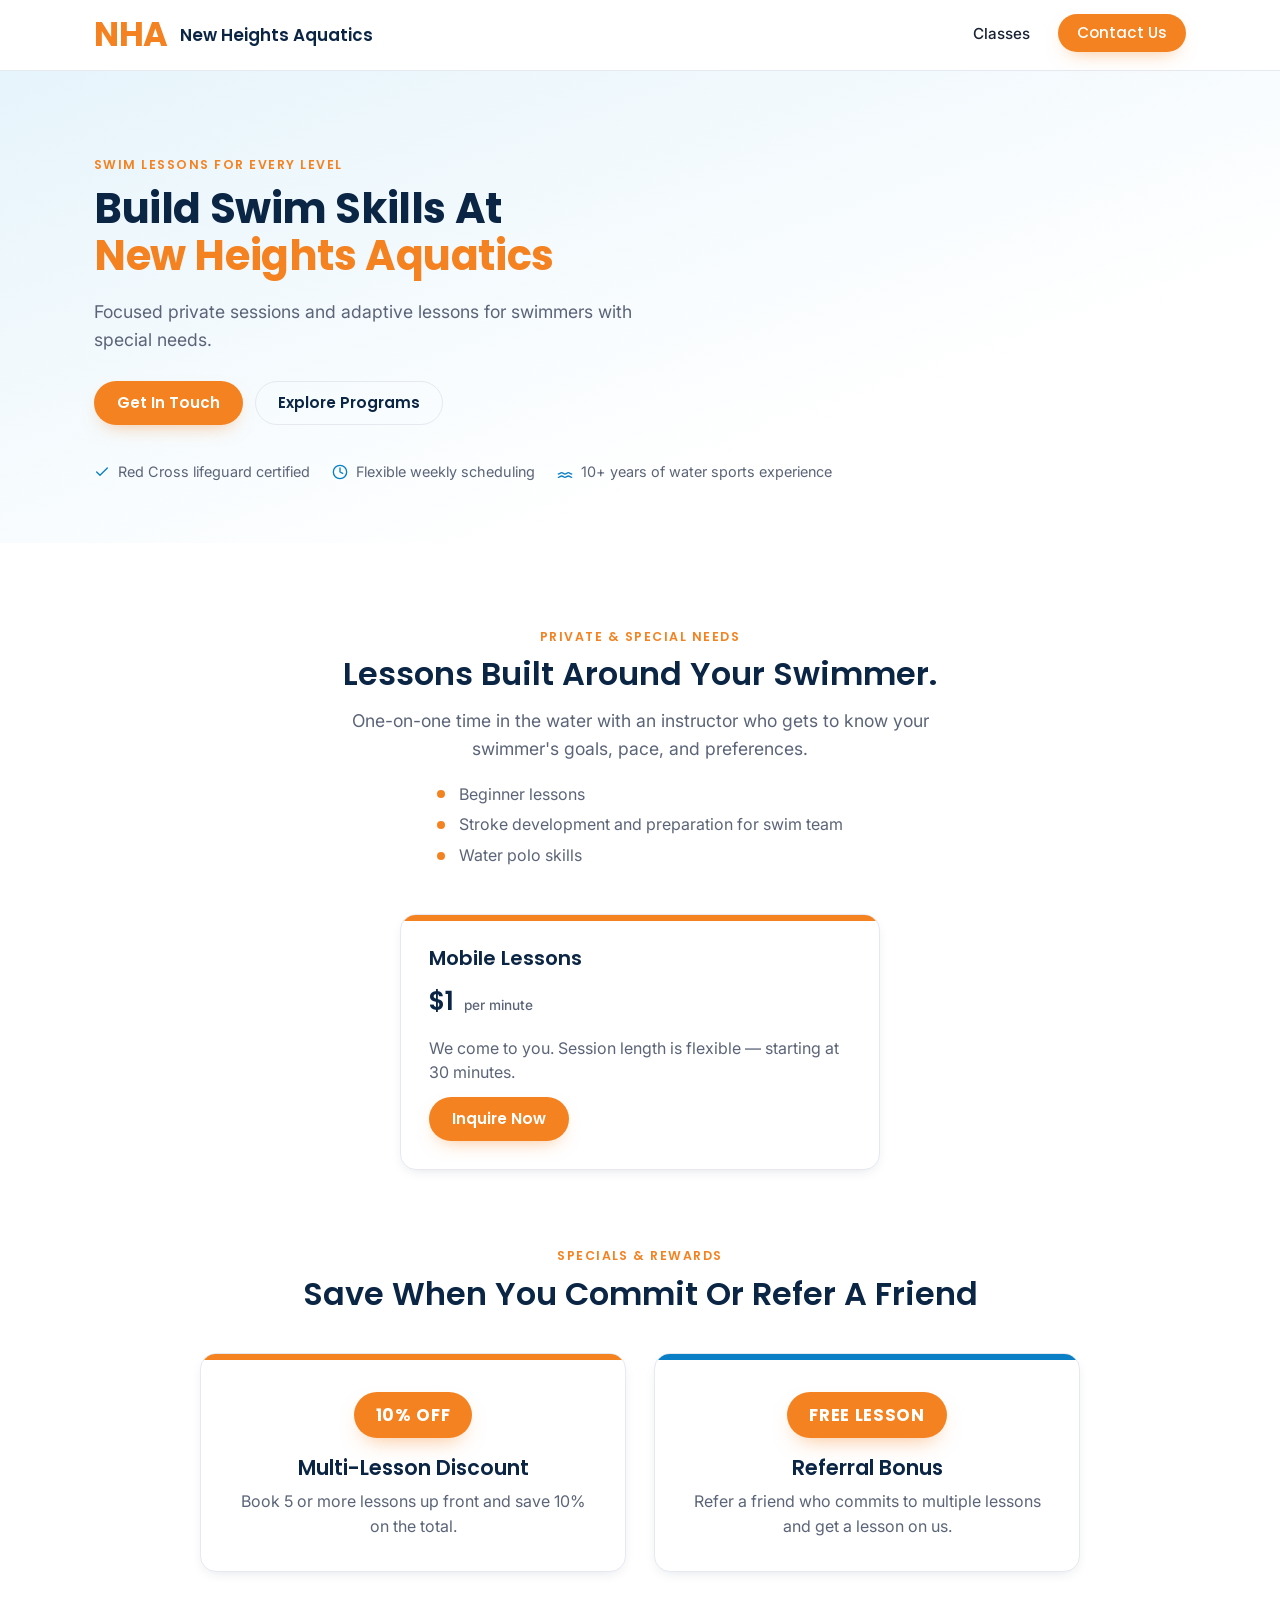
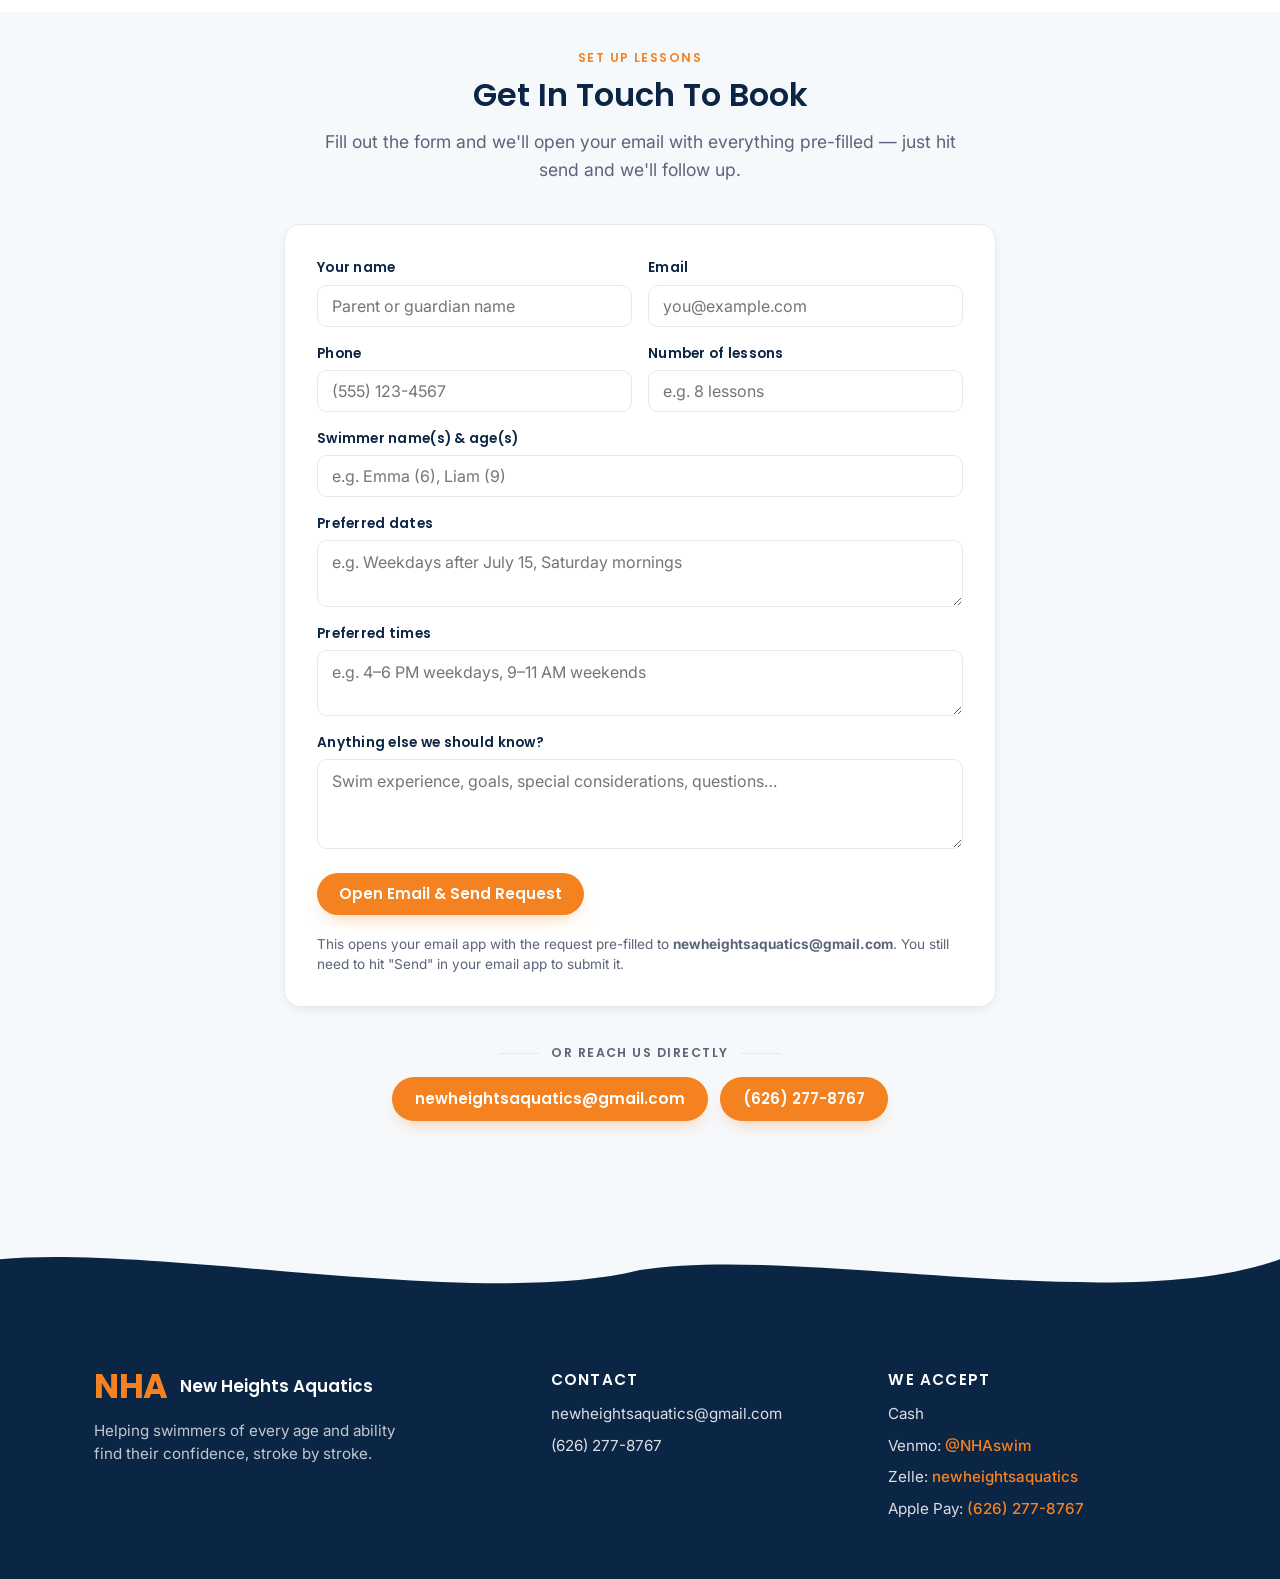
==== commit 52bcae99: "Remove Location Preference field, cache-bust CSS, URL-encode wave SVG for Chrome" ====
--- a/docs/index.html
+++ b/docs/index.html
@@ -8,7 +8,7 @@
   <link rel="preconnect" href="https://fonts.googleapis.com" />
   <link rel="preconnect" href="https://fonts.gstatic.com" crossorigin />
   <link href="https://fonts.googleapis.com/css2?family=Poppins:wght@500;600;700&family=Inter:wght@400;500;600&display=swap" rel="stylesheet" />
-  <link rel="stylesheet" href="styles.css" />
+  <link rel="stylesheet" href="styles.css?v=3" />
 </head>
 <body>
 
@@ -149,15 +149,6 @@
         <label class="form-field">
           <span>Preferred times</span>
           <textarea name="times" required rows="2" placeholder="e.g. 4–6 PM weekdays, 9–11 AM weekends"></textarea>
-        </label>
-
-        <label class="form-field">
-          <span>Location preference</span>
-          <select name="location">
-            <option value="Mobile — you come to us">Mobile — you come to us</option>
-            <option value="Wilson High School pool">Wilson High School pool</option>
-            <option value="Either works">Either works</option>
-          </select>
         </label>
 
         <label class="form-field">
@@ -224,7 +215,6 @@
         var swimmers = (d.get("swimmers") || "").trim();
         var dates = (d.get("dates") || "").trim();
         var times = (d.get("times") || "").trim();
-        var location = (d.get("location") || "").trim();
         var notes = (d.get("notes") || "").trim();
 
         var subject = "Lesson scheduling request" + (name ? " — " + name : "");
@@ -239,7 +229,6 @@
           "",
           "Number of lessons: " + lessonCount,
           "Swimmer(s) & age(s): " + swimmers,
-          "Location: " + location,
           "",
           "Preferred dates:",
           dates,
--- a/docs/styles.css
+++ b/docs/styles.css
@@ -450,7 +450,7 @@
   right: 0;
   top: 100%;
   height: 80px;
-  background-image: url("data:image/svg+xml;utf8,<svg xmlns='http://www.w3.org/2000/svg' viewBox='0 0 1440 110' preserveAspectRatio='none'><path fill='%23f6f9fc' d='M0,0 L1440,0 L1440,25 C1260,105 900,5 720,40 C540,95 180,5 0,25 Z'/></svg>");
+  background-image: url("data:image/svg+xml;utf8,%3Csvg xmlns='http://www.w3.org/2000/svg' viewBox='0 0 1440 110' preserveAspectRatio='none'%3E%3Cpath fill='%23f6f9fc' d='M0,0 L1440,0 L1440,25 C1260,105 900,5 720,40 C540,95 180,5 0,25 Z'/%3E%3C/svg%3E");
   background-size: 100% 100%;
   background-repeat: no-repeat;
   pointer-events: none;
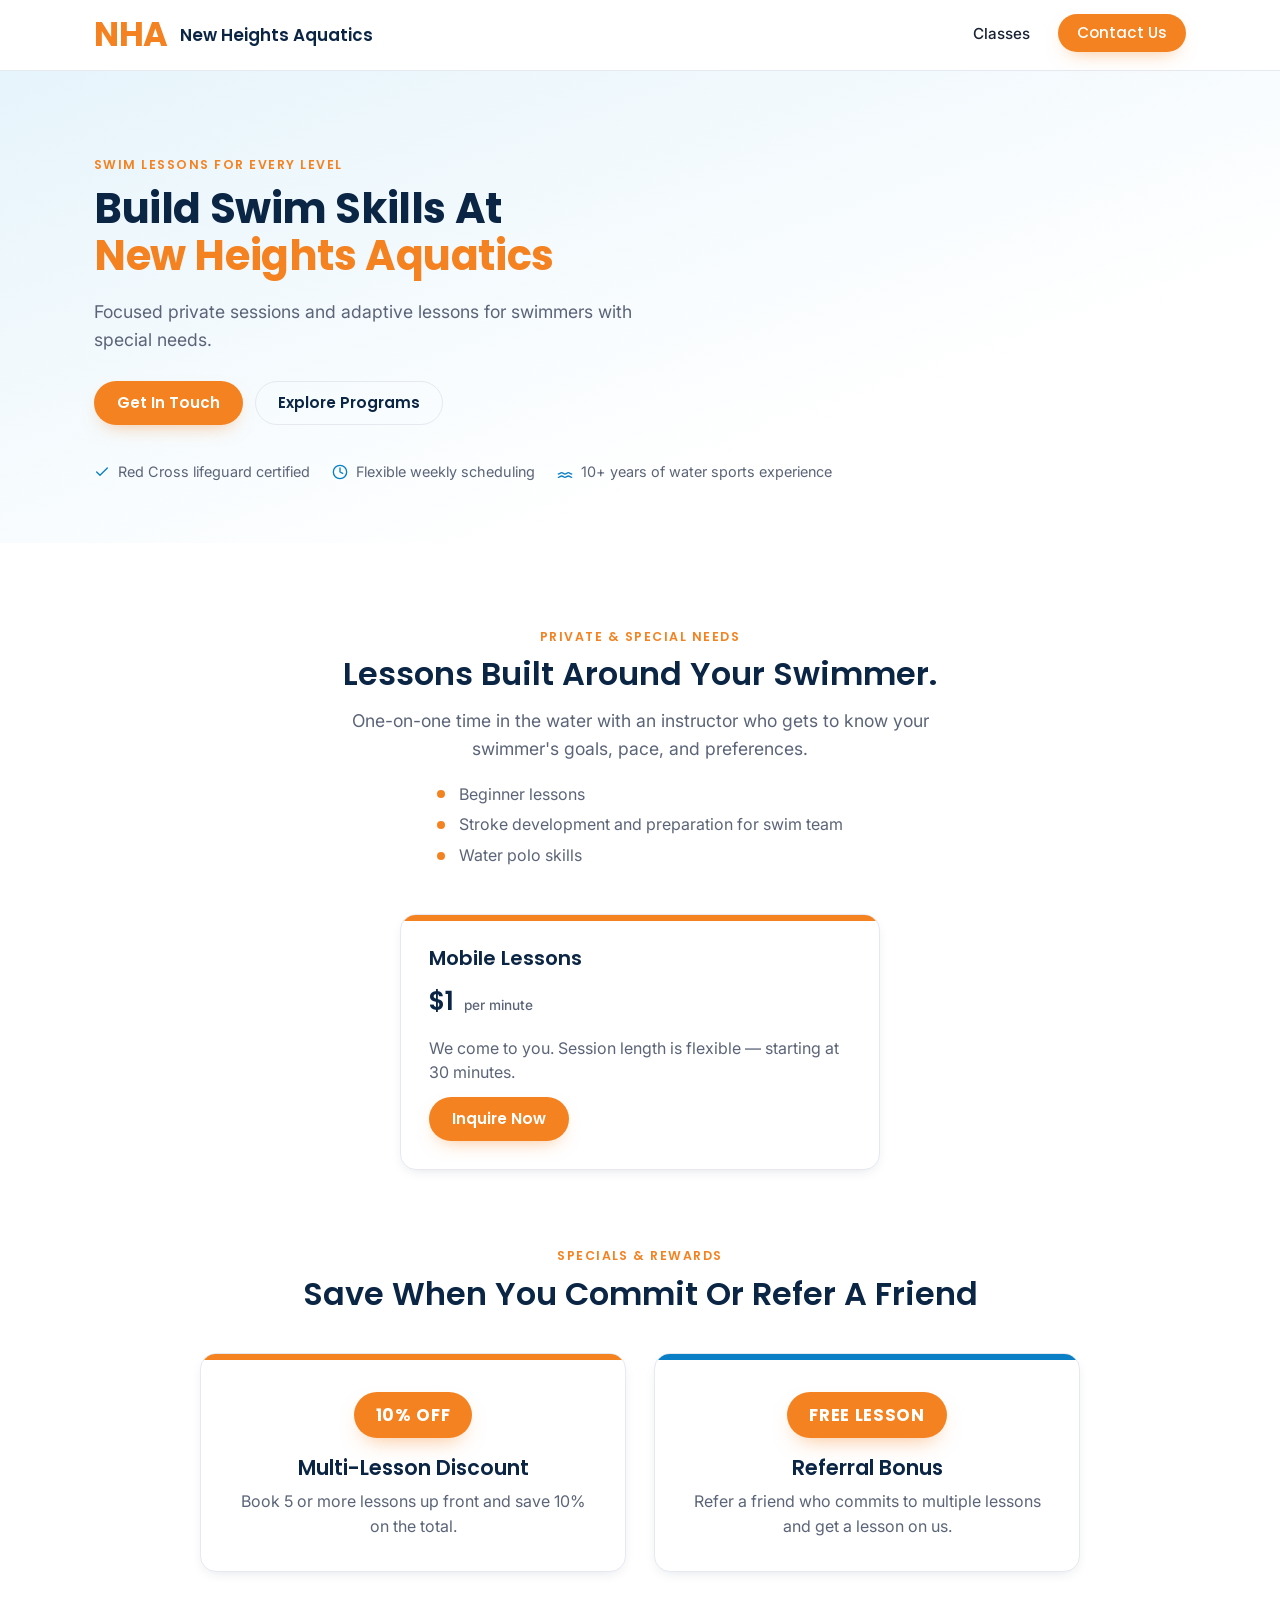
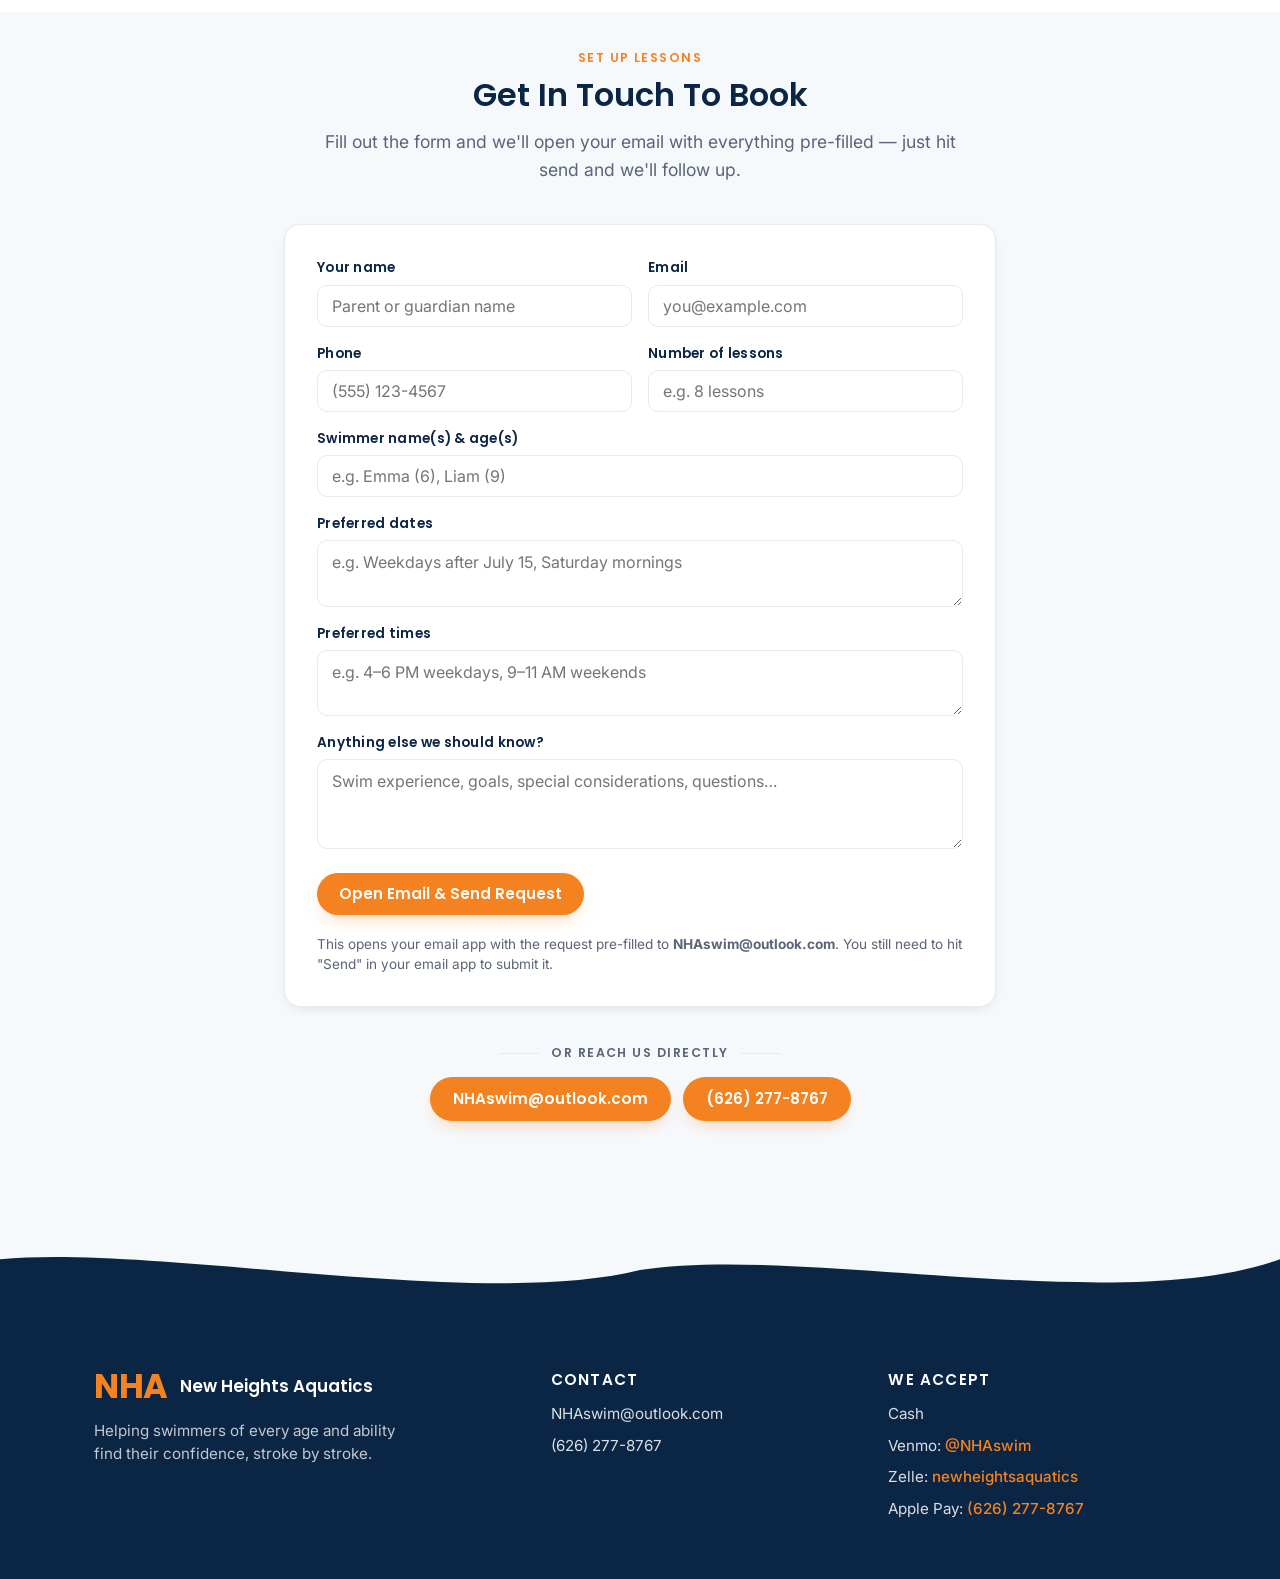
==== commit 74ded474: "Update contact email to NHAswim@outlook.com" ====
--- a/docs/index.html
+++ b/docs/index.html
@@ -157,13 +157,13 @@
         </label>
 
         <button type="submit" class="btn btn-primary form-submit">Open email &amp; send request</button>
-        <p class="form-note">This opens your email app with the request pre-filled to <strong>newheightsaquatics@gmail.com</strong>. You still need to hit "Send" in your email app to submit it.</p>
+        <p class="form-note">This opens your email app with the request pre-filled to <strong>NHAswim@outlook.com</strong>. You still need to hit "Send" in your email app to submit it.</p>
       </form>
 
       <div class="contact-direct">
         <p class="contact-direct-label">Or reach us directly</p>
         <div class="contact-actions">
-          <a class="btn btn-primary" href="mailto:newheightsaquatics@gmail.com">newheightsaquatics@gmail.com</a>
+          <a class="btn btn-primary" href="mailto:NHAswim@outlook.com">NHAswim@outlook.com</a>
           <a class="btn btn-primary" href="tel:+16262778767">(626) 277-8767</a>
         </div>
       </div>
@@ -184,7 +184,7 @@
       <div>
         <h4>Contact</h4>
         <ul>
-          <li><a href="mailto:newheightsaquatics@gmail.com">newheightsaquatics@gmail.com</a></li>
+          <li><a href="mailto:NHAswim@outlook.com">NHAswim@outlook.com</a></li>
           <li><a href="tel:+16262778767">(626) 277-8767</a></li>
         </ul>
       </div>
@@ -243,7 +243,7 @@
           name
         ];
         var body = lines.join("\n");
-        var mailto = "mailto:newheightsaquatics@gmail.com" +
+        var mailto = "mailto:NHAswim@outlook.com" +
           "?subject=" + encodeURIComponent(subject) +
           "&body=" + encodeURIComponent(body);
         window.location.href = mailto;
